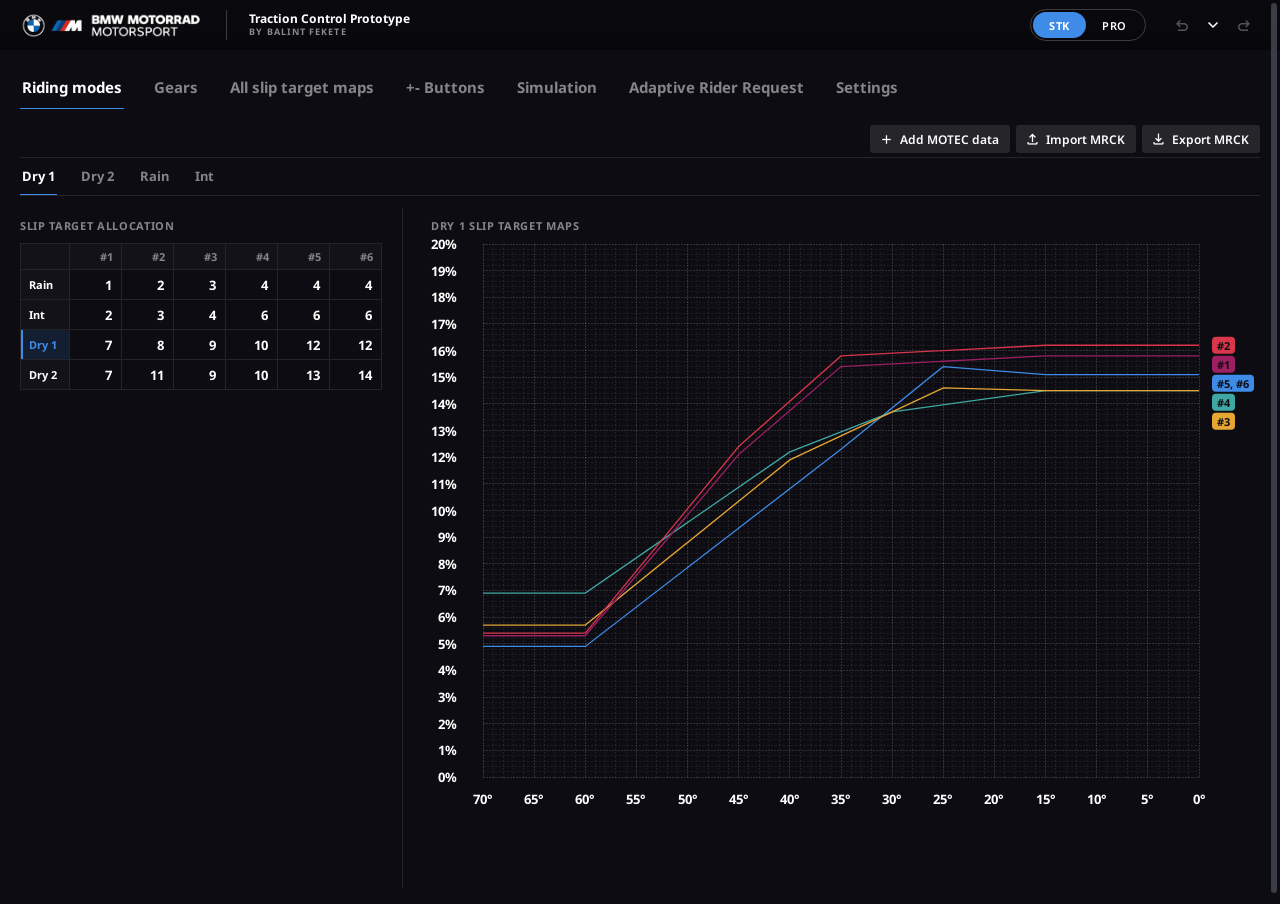
==== index.html @ 49364c14 "Adaptive Rider Request: per-gear maps from the best lap, force-vs-lean example with lap steps, signe" ====
<!doctype html>
<html lang="en">
<head>
<meta charset="utf-8">
<meta name="viewport" content="width=device-width, initial-scale=1">
<title>MRCK Traction Control</title>
<link rel="preconnect" href="https://fonts.googleapis.com">
<link rel="preconnect" href="https://fonts.gstatic.com" crossorigin>
<link href="https://fonts.googleapis.com/css2?family=Noto+Sans:wght@400;600;700&display=swap" rel="stylesheet">
<link href="https://fonts.googleapis.com/css2?family=Material+Symbols+Outlined:opsz,wght,FILL,GRAD@20..48,100..700,0..1,-50..200&display=block" rel="stylesheet">
<!-- ?v=: bump on every release, so a new page never runs with cached old scripts / styles -->
<link rel="stylesheet" href="css/app.css?v=20261113k">
</head>
<body>
<header class="appbar">
  <div class="appbar-in">
    <!-- BMW Motorrad Motorsport logo (original, black background) | title · author; history on the right -->
    <img class="appbar-logo" src="img/bmw-motorrad-motorsport.png" alt="BMW Motorrad Motorsport" width="186" height="28">
    <span class="appbar-div" aria-hidden="true"></span>
    <div class="appbar-titles">
      <h1 class="appbar-title">Traction Control Prototype</h1>
      <span class="appbar-by">By Balint Fekete</span>
    </div>
    <div class="spacer"></div>
    <!-- RCK variant: STK = a slip target map per gear, PRO = per track sector (track detection) -->
    <div class="seg variant-seg" id="variant" role="group" aria-label="RCK variant">
      <button data-v="stk" aria-pressed="true" title="STK: allocate the slip target maps to gears">STK</button>
      <button data-v="pro" aria-pressed="false" title="PRO: split the track into sectors and allocate the maps to sectors">PRO</button>
    </div>
    <div class="hist-ctl" role="group" aria-label="History">
      <button id="undo" class="icon-btn" title="Undo (Ctrl+Z)" aria-label="Undo" disabled><span class="material-icons" aria-hidden="true">undo</span></button>
      <button id="histBtn" class="icon-btn" title="Show changes" aria-label="Show changes" aria-expanded="false" aria-controls="history"><span class="material-icons" aria-hidden="true">expand_more</span></button>
      <button id="redo" class="icon-btn" title="Redo (Ctrl+Y)" aria-label="Redo" disabled><span class="material-icons" aria-hidden="true">redo</span></button>
    </div>
  </div>
</header>

<!-- Change history: slides in from the right -->
<aside class="history" id="history" aria-label="Changes" aria-hidden="true">
  <div class="history-head">
    <span>Changes</span>
    <button id="histClose" class="icon-btn" title="Close" aria-label="Close changes"><span class="material-icons" aria-hidden="true">close</span></button>
  </div>
  <ol class="history-list" id="histList"></ol>
</aside>

<div class="app">
  <div class="tabbar">
  <div class="tabs" role="tablist" aria-label="View">
    <!-- riding modes / gears / maps: their navigation is the second row of tabs (#subTabs) -->
    <button role="tab" id="tabModes" data-tab="modes" data-nav="top" aria-controls="chart">Riding modes</button>
    <button role="tab" id="tabGears" data-tab="gears" data-nav="top" aria-controls="chart">Gears</button>
    <button role="tab" id="tabMaps" data-tab="maps" data-nav="top" aria-controls="chart">All slip target maps</button>
    <button role="tab" id="tabUser" data-tab="user" aria-controls="shiftPanel">+- Buttons</button>
    <button role="tab" id="tabSim" data-tab="sim" aria-controls="simPanel">Simulation</button>
    <button role="tab" id="tabTrack" data-tab="track" aria-controls="trackPanel" hidden>Track detection</button>
    <button role="tab" id="tabArr" data-tab="arr" aria-controls="arrPanel">Adaptive Rider Request</button>
    <button role="tab" id="tabSettings" data-tab="settings" aria-controls="settingsPanel">Settings</button>
  </div>
    <div class="group view-actions" id="viewActions">
      <span class="log-wrap">
        <button id="log" class="ico-btn" aria-pressed="false"><span class="material-icons" aria-hidden="true">add</span><span id="logName">Add MOTEC data</span></button>
        <button id="logClear" class="icon-btn" title="Remove the imported log" aria-label="Remove the imported log" hidden><span class="material-icons" aria-hidden="true">close</span></button>
      </span>
      <input type="file" id="logFile" accept=".ld" hidden>
      <button id="importMrck" class="ico-btn" title="Load the traction control settings of an M Race Calibration file (.bmwrc25)"><span class="material-icons" aria-hidden="true">upload</span>Import MRCK</button>
      <input type="file" id="importFile" accept=".bmwrc25" hidden>
      <button id="exportMrck" class="ico-btn" title="Download an ECU file (.bmwrc25) with these traction control settings"><span class="material-icons" aria-hidden="true">download</span>Export MRCK</button>
      <button id="copyMap" class="ico-btn" title="Copy this map (all μ lines)"><span class="material-icons" aria-hidden="true">content_copy</span>Copy</button>
      <div class="split" id="pasteWrap">
        <button id="pasteMap" class="ico-btn" disabled title="Paste the copied map here"><span class="material-icons" aria-hidden="true">content_paste</span>Paste</button>
        <button id="pasteMenuBtn" class="split-arrow" title="Copy another map here" aria-label="Copy another map here" aria-haspopup="menu" aria-expanded="false" aria-controls="pasteMenu"><span class="material-icons" aria-hidden="true">arrow_drop_down</span></button>
        <div class="menu" id="pasteMenu" role="menu" hidden></div>
      </div>
    </div>
  </div>

  <!-- second row of tabs (B tabs): riding modes / gears / maps -->
  <div class="subtabs" id="subTabs" role="tablist" hidden></div>

  <div class="layout">
  <!-- Left column: which map each vehicle mode / gear uses -->
  <aside class="side" aria-label="Slip target allocation">
    <!-- Simulation tab: gear / corner selectors (sim-view.js) -->
    <div id="simSide"></div>
    <!-- Adaptive Rider Request tab: riding mode / gear selectors (arr-view.js) -->
    <div id="arrSide" hidden></div>
    <!-- +- Buttons tab: example map and the factor / offset per level (#shiftPick is moved in here) -->
    <section class="side-block user-side" id="userSide" hidden aria-label="+- buttons"><div class="side-h">+- buttons</div></section>
    <!-- Contextual: map selector for the All slip target maps / User offset views -->
    <div class="side-tabs" id="sideCtx" hidden>
      <div class="picker-list ctx-list" id="mapList" role="listbox" aria-label="Slip target maps"></div>
    </div>
    <!-- Contextual: vehicle mode selector for the Modes view -->
    <div class="side-tabs" id="sideModes" hidden>
      <div class="picker-list ctx-list" id="modeList" role="listbox" aria-label="Vehicle modes"></div>
    </div>

    <!-- Contextual: gear selector for the Gears view -->
    <div class="side-tabs" id="sideGears" hidden>
      <div class="picker-list ctx-list" id="gearList" role="listbox" aria-label="Gears"></div>
    </div>
    <div class="side-h side-alloc-h"><span>Slip target allocation</span></div>
    <table class="alloc-tbl" id="allocTbl"></table>
    <p class="alloc-msg" id="allocMsg" aria-live="polite"></p>
    <!-- Logged data adjusters (log-panel.js): show switch, gear and μ filters -->
    <div id="sideLog"></div>

    <!-- Map details (Riding modes / Gears / All slip target maps, when a map is selected):
         where it is used, μ levels calculation, interpolation style -->
    <section class="side-block map-details" id="mapDetails" hidden aria-labelledby="mapDetailsH">
      <div class="side-h side-h-row"><span id="mapDetailsH">Map details</span><span class="md-name" id="mdName"></span></div>
      <div class="md-use" id="mdUse"></div>

    <!-- μ levels calculation (moves into the Edit Map overlay while that is open) -->
    <section class="mu-panel md-sub" id="muPanel" aria-label="μ levels calculation">
      <div class="side-h side-h-row" style="text-transform:none">
        <span>μ LEVELS CALCULATION</span>
        <span class="info-tip">
          <button class="icon-btn info-btn" id="muInfo" aria-label="How the μ levels are calculated" aria-describedby="muInfoTip"><span class="material-icons" aria-hidden="true">info</span></button>
          <span class="info-pop" id="muInfoTip" role="tooltip"></span>
        </span>
      </div>
      <div class="seg side-seg" id="muMode" role="group" aria-label="How the other μ lines are made">
        <button data-v="uniform">Degressive</button>
        <button data-v="ratio">Fix ratio</button>
        <button data-v="fixed">Custom values</button>
      </div>
      <div class="mu-tables" id="muTables"></div>
    </section>

      <!-- Interpolation between the target points, for all graphs -->
      <div class="md-sub" id="sideLine">
        <div class="side-h">Interpolation calculation style</div>
        <div class="seg side-seg" id="lineStyle" role="group" aria-label="Interpolation calculation style">
          <button data-v="straight"><span class="material-icons" aria-hidden="true">show_chart</span>Straight</button>
          <button data-v="smooth"><svg class="ico-svg" viewBox="0 0 24 24" aria-hidden="true"><path d="M3 18.5C6 18.5 7 11.5 10 11.5S13.5 15.5 16 15.5 19 8 21.5 6"/></svg>Smooth</button>
        </div>
      </div>
    </section>

    <!-- Display (All slip target maps): μ levels on / off and which background maps are shown -->
    <div class="side-block" id="sideShow" hidden>
      <div class="side-h">Display</div>
      <button class="switch" id="muLevelsSw" role="switch" aria-checked="true" title="Show the μ levels of the selected map">
        <span class="material-icons" aria-hidden="true">toggle_on</span>Show μ levels
      </button>
      <div class="lp-sub"><span class="side-sub">Maps to show</span><button class="reset-btn" id="mapFilterReset" title="Reset maps to show: all maps" aria-label="Reset maps to show: all maps" hidden><span class="material-icons" aria-hidden="true">restart_alt</span></button></div>
      <div class="chip-list" id="mapFilter" role="group" aria-label="Maps to show in the background"></div>
    </div>


  </aside>

  <main class="main">
  <!-- Map picker for the active allocation cell -->
  <section class="picker" id="picker" hidden aria-label="Choose map">
    <div class="picker-head">
      <div class="picker-title" id="pickerTitle"></div>
      <button id="pickerClose" class="ico-btn"><span class="material-icons" aria-hidden="true">check</span>Done</button>
    </div>
    <div class="picker-body">
      <div class="picker-list" id="pickerList" role="listbox" aria-label="Slip target maps"></div>
      <div class="chart" id="pickChart"></div>
    </div>
  </section>

  <!-- Simulation (sim-view.js): slip target at the logged μ for a gear / corner of the imported MoTeC log -->
  <!-- PRO only: track detection (manual 9) splits the lap into acceleration sectors by lap distance.
       Circuit map (track-map.js): click a sector / split, double-click to split, drag a split. -->
  <section class="panel track-panel" id="trackPanel" hidden aria-label="Track detection">
    <div class="tp-main">
      <div class="tp-bar">
        <span class="tp-sel" id="tpSel" role="status">Click a sector or a split on the circuit map</span>
        <button id="tpSplit" hidden><span class="material-icons" aria-hidden="true">content_cut</span>Split here</button>
        <button id="tpRemove" hidden><span class="material-icons" aria-hidden="true">delete</span>Remove sector</button>
        <button id="tpRemoveSplit" hidden><span class="material-icons" aria-hidden="true">link_off</span>Remove split</button>
      </div>
      <div class="tp-map" id="tpMap"></div>
      <div class="tp-legend" id="tpLegend" aria-label="Map legend">
        <span><i class="tp-sw tp-sw-br"></i>Brake · front brake pressure, inside (full at 80 % of the lap's highest)</span>
        <span><i class="tp-sw tp-sw-tp"></i>Throttle · tpd, outside (full above 95 %)</span>
      </div>
      <p class="tp-help">Click a sector to select it · double-click the track to split a sector there · drag a split to move it (sectors it passes over are removed) · Delete removes the selection</p>
    </div>
    <div class="tp-side">
      <h2 class="set-h">Track detection</h2>
      <p class="set-note">The lap distance is reset at the lap trigger beacon. A sector ends at its lap distance; the next one starts when the rider is off the throttle. Unused sectors get a distance far beyond the lap length.</p>
      <div class="td-row">
        <button class="switch" id="tdOn" role="switch" aria-checked="true"><span class="material-icons" aria-hidden="true">toggle_on</span>Track detection on</button>
        <span class="td-off-note" id="tdOffNote">Off: failsafe sector all the time</span>
      </div>
      <div class="td-fields" id="tdFields"></div>
      <h3 class="set-sub">Sectors</h3>
      <table class="sheet td-tbl" id="tdEnds" aria-label="End of each acceleration sector, lap distance in metres"></table>
      <div class="td-row">
        <button id="tdFromLog" title="Sectors at the braking points of the corners of the loaded log (fastest lap), maps from the STK allocation">Sectors from the logged corners</button>
        <button id="tdReset">Clear sectors</button>
      </div>
      <p class="td-msg" id="tdMsg" role="status"></p>
    </div>
  </section>
  <section class="sim-panel" id="simPanel" hidden aria-label="Simulation"></section>
  <!-- Adaptive Rider Request (arr-view.js): rear wheel force of the imported MoTeC log against the Rider Request Limit Setup -->
  <section class="sim-panel" id="arrPanel" hidden aria-label="Adaptive Rider Request"></section>

  <div id="mainView">

  <!-- Settings: DTC torque reduction method (manual 5.2) -->
  <section class="panel" id="settingsPanel" hidden aria-label="Settings">
    <h2 class="set-h">Reduction method</h2>
      <div class="seg" id="reduction" role="group" aria-label="Reduction method">
        <button data-v="retard">Ignition retard</button>
        <button data-v="cut">Ignition cut</button>
      </div>
    <h2 class="set-h">Reduction Mode</h2>
    <table class="sheet mode-tbl" id="dtcModeTbl" aria-label="DTC mode per riding mode"></table>
  </section>

  <!-- User offset: rider slip shift, steps -7..+7 on the LHS +/- buttons (manual 5.6) -->

  <!-- what the graph shows (app.js: syncChartTitle) -->
  <div class="chart-head" id="chartHead">
    <div class="side-h chart-title" id="chartTitle"></div>
    <!-- Legends on the right of the title row: the map (a map is selected) and the logged data (while it is shown) -->
    <div class="chart-legends">
    <div class="chart-legend" id="chartLegend" hidden>
      <span data-k="points"><svg viewBox="0 0 16 16" aria-hidden="true"><circle cx="8" cy="8" r="5" fill="#fff" stroke="currentColor" stroke-width="2"/></svg>Map point</span>
      <span data-k="active"><svg viewBox="0 0 24 16" aria-hidden="true"><path d="M1 8H23" stroke="currentColor" stroke-width="3.5" stroke-linecap="round"/></svg><span id="legendMu">Map at μ 1.00</span></span>
      <span data-k="mu"><svg viewBox="0 0 24 16" aria-hidden="true"><path d="M1 8H23" stroke="currentColor" stroke-width="1.5" stroke-dasharray="4 4"/></svg>Different μ levels</span>
    </div>
    <div class="chart-legend log-legend" id="logLegend" hidden>
      <span data-k="logSlip"><svg viewBox="0 0 26 12" aria-hidden="true"><path d="M1 9L9 4L17 7L25 2" stroke="#545459" stroke-width="1.2" fill="none"/><path d="M7.5 2.5l3 3m0-3l-3 3M15.5 5.5l3 3m0-3l-3 3" stroke="#8b8b92" stroke-width="1"/></svg>Logged slip</span>
      <span data-k="logTgt"><svg viewBox="0 0 26 12" aria-hidden="true"><path d="M1 6H25" stroke="#fff" stroke-width="1.5" stroke-dasharray="1.5 2.5" stroke-linecap="round"/></svg>ECU slip target (slip_tgt)</span>
      <span data-k="accel"><svg viewBox="0 0 26 12" aria-hidden="true"><path d="M1 6H25" stroke="#2a7fe0" stroke-width="2.5" stroke-linecap="round"/></svg>Acceleration (accx_veh)</span>
    </div>
    </div>
  </div>
  <div class="chart" id="chart"></div>

  <!-- the map's data table: right after the graph (Riding modes, Gears, All slip target maps) -->
  <section class="table-view" id="tableView" hidden aria-label="Map table">
    <div class="mu-scroll"><table id="mapTbl"></table></div>
    <p class="alloc-msg" id="tvMsg" aria-live="polite"></p>
  </section>

  <!-- +- Buttons: rider slip shift (user levels -7..+7), shown under the graph -->
  <section class="panel shift-panel" id="shiftPanel" hidden aria-label="+- buttons">
    <div class="mu-scroll"><table id="shiftTbl"></table></div>
    <p class="alloc-msg" id="shiftMsg" aria-live="polite"></p>
  </section>
  <!-- +- Buttons: per-level sliders (left) and the example map (right), below the graph -->
  <div class="shift-top" id="shiftPick" hidden>
    <div class="mu-grid shift-fill">
      <div class="mu-ctl stacked"><span class="mu-lbl">Factor per level</span>
        <input type="range" min="0" max="0.1" step="0.005" id="shiftFac" aria-label="User factor change per level">
        <input type="text" inputmode="decimal" id="shiftFacTxt" aria-label="User factor change per level value"></div>
      <div class="mu-ctl stacked"><span class="mu-lbl">Offset per level</span>
        <input type="range" min="0" max="1" step="0.1" id="shiftOff" aria-label="User offset change per level">
        <input type="text" inputmode="decimal" id="shiftOffTxt" aria-label="User offset change per level value"><span class="mu-unit">%</span></div>
    </div>
    <label class="shift-pick"><span class="mu-lbl">Example map</span><select id="shiftMap"></select></label>
  </div>
  <!-- Imported MoTeC log: show / hide, DTC torque reduction graph, gear / μ filters, lap / corner timeline (log-panel.js) -->
  <section class="log-panel" id="logPanel" hidden aria-label="Logged data"></section>
  </div>
  </main>
  </div>
</div>
<!-- Add MOTEC data: where the log comes from -->
<div class="modal" id="logModal" hidden>
  <div class="modal-box" role="dialog" aria-modal="true" aria-labelledby="logModalTitle">
    <div class="modal-head">
      <h2 id="logModalTitle">Add MOTEC data</h2>
      <button id="logModalClose" class="icon-btn" title="Close" aria-label="Close"><span class="material-icons" aria-hidden="true">close</span></button>
    </div>
    <div class="modal-opts">
      <button class="modal-opt" id="logSample"><span class="material-icons" aria-hidden="true">dataset</span><span class="mo-txt"><b>Load sample data</b><span class="mo-sub">Bol d'Or sample data</span></span></button>
      <button class="modal-opt" id="logBrowse"><span class="material-icons" aria-hidden="true">folder_open</span><span class="mo-txt"><b>Browse my files</b><span class="mo-sub">A MoTeC log file (.ld)</span></span></button>
    </div>
  </div>
</div>

<!-- Map editor overlay (opened from the slip target allocation): the map graph, its data table and the μ levels calculation -->
<div class="editor" id="editor" hidden>
  <div class="editor-box" role="dialog" aria-modal="true" aria-labelledby="editorTitle">
    <div class="editor-head">
      <h2 id="editorTitle">Edit Map</h2>
      <button id="editorClose" class="ico-btn"><span class="material-icons" aria-hidden="true">check</span>Done</button>
    </div>
    <div class="editor-body">
      <div class="editor-side" id="editorSide"></div>
      <div class="editor-main" id="editorMain"></div>
    </div>
  </div>
</div>
<script src="js/track.js?v=20261113k"></script>
<script src="js/dataset.js?v=20261113k"></script>
<script src="js/data.js?v=20261113k"></script>
<script src="js/mu-lines.js?v=20261113k"></script>
<script src="js/sheet-grid.js?v=20261113k"></script>
<script src="js/slip-chart.js?v=20261113k"></script>
<script src="js/motec-ld.js?v=20261113k"></script>
<script src="js/log-panel.js?v=20261113k"></script>
<script src="js/sim-view.js?v=20261113k"></script>
<script src="js/arr-view.js?v=20261113k"></script>
<script src="js/track-map.js?v=20261113k"></script>
<script src="js/bmwrc25.js?v=20261113k"></script>
<script src="js/app.js?v=20261113k"></script>
<script src="js/page-scrollbar.js?v=20261113k"></script>
</body>
</html>
---- css/app.css ----
:root {
  --bg: #0c0c12;
  --grid: #242429;
  --line: #3d3d41;
  --blue: #2965ae;
  --text: #ffffff;
  --muted: #858588;
  --green: #37ae8d;
  --yellow: #dec92b;
  --red: #d73526;
  color-scheme: dark;
}
* { box-sizing: border-box; }
html, body { margin: 0; background: var(--bg); color: var(--text); }
body { font-family: 'Noto Sans', system-ui, sans-serif; font-size: 13px; -webkit-font-smoothing: antialiased; }

/* ---------- chart ---------- */
.chart { position: relative; width: 100%; aspect-ratio: 600 / 560; min-height: 240px; max-height: max(360px, calc(100vh - 190px)); }
.slip-chart { display: block; position: absolute; inset: 0; user-select: none; touch-action: none; overflow: visible; font-family: 'Noto Sans', system-ui, sans-serif; }
.slip-chart .ax { fill: var(--text); font-weight: 700; }
.slip-chart .val { fill: var(--text); font-weight: 600; pointer-events: none; }
.slip-chart .rl { font-weight: 700; pointer-events: none; }
.slip-chart .lbl-mu { font-weight: 700; pointer-events: none; }
.slip-chart .pt { outline: none; }
.slip-chart [data-fk], .slip-chart [data-appear], .slip-chart .pt { transition: opacity .2s ease, stroke-width .2s ease, r .2s ease; }
.slip-chart.is-dragging, .slip-chart.is-dragging .pt { cursor: grabbing; }
.slip-chart .pt:focus-visible { stroke: #fff; }
.slip-tip {
  position: absolute; left: 0; top: 0; z-index: 2; pointer-events: none; white-space: nowrap;
  font-size: 11px; font-weight: 600; color: var(--text); background: #1b1b20;
  border: 1px solid var(--line); border-radius: 3px; padding: 4px 8px;
  opacity: 0; transition: opacity .2s ease;
}
.slip-tip.is-on { opacity: 1; }

/* ---------- app shell ---------- */
.app { margin: 0; padding: 16px 20px; }
.head { display: flex; align-items: baseline; gap: 12px; flex-wrap: wrap; margin-bottom: 12px; }
.head h1 { font-size: 15px; font-weight: 700; margin: 0; letter-spacing: .02em; }
.head .crumb { color: var(--muted); font-size: 12px; font-weight: 600; }

.toolbar { display: flex; flex-wrap: wrap; gap: 8px 16px; align-items: center; padding: 10px 0 14px; border-bottom: 1px solid var(--grid); margin-bottom: 16px; }
.group { display: flex; align-items: center; gap: 6px; flex-wrap: wrap; }
.group > .lbl { color: var(--muted); font-size: 11px; font-weight: 700; text-transform: uppercase; letter-spacing: .06em; margin-right: 2px; }

button, select {
  font: inherit; font-size: 12px; font-weight: 600; color: var(--text);
  background: transparent; border: 1px solid var(--line); border-radius: 3px;
  height: 28px; padding: 0 10px; cursor: pointer;
}
button:hover, select:hover { border-color: var(--blue); }
button:focus-visible, select:focus-visible { outline: 2px solid var(--blue); outline-offset: 1px; }
button[aria-pressed="true"] { background: var(--blue); border-color: var(--blue); }
button:disabled { opacity: .35; cursor: default; border-color: var(--line); }
select { background: var(--bg); padding-right: 6px; }
.seg { display: inline-flex; }
.seg button { border-radius: 0; margin-left: -1px; padding: 0 8px; }
.seg button:first-child { border-radius: 3px 0 0 3px; margin-left: 0; }
.seg button:last-child { border-radius: 0 3px 3px 0; }
.seg button[aria-pressed="true"] { position: relative; z-index: 1; }

/* ---------- view tabs ---------- */
.chart[hidden], .hint[hidden], .toolbar[hidden], .usage[hidden], .side-mu[hidden], .view-actions[hidden], .icon-seg[hidden] { display: none; }
.tabs { display: flex; gap: 28px; border-bottom: 1px solid var(--grid); margin-bottom: 12px; overflow-x: auto; overflow-y: hidden; scrollbar-width: none; }
.tabs button {
  height: 44px; padding: 0 2px; border: 0; border-radius: 0; background: none;
  font-size: 15px; font-weight: 700; color: var(--muted); white-space: nowrap;
  border-bottom: 2px solid transparent; margin-bottom: -1px; transition: color .2s, border-color .2s;
}
.tabs button:hover { color: var(--text); border-color: transparent; }
.tabs button[aria-selected="true"] { color: var(--text); border-bottom-color: #3f8ce8; background: none; }
.subbar { display: flex; flex-wrap: wrap; align-items: center; gap: 10px 16px; padding-bottom: 4px; }
.subbar[hidden] { display: none; }
.vmodes button { min-width: 72px; }
.maps button { min-width: 30px; padding: 0 6px; }
/* ---------- settings / user offset panels ---------- */
.panel { padding: 4px 0 14px; margin-bottom: 16px; border-bottom: 1px solid var(--grid); }
.panel[hidden] { display: none; }
.panel-row { display: flex; flex-wrap: wrap; align-items: center; gap: 8px 12px; }
.panel-note { color: var(--muted); font-size: 11px; margin: 8px 0; max-width: 820px; line-height: 1.5; }
.shift-fill { margin: 6px 0; }
.shift-tbl { border-collapse: collapse; font-size: 11px; margin: 4px 0 10px; }
.shift-tbl th { font-weight: 700; color: var(--muted); padding: 2px 3px; text-align: center; white-space: nowrap; }
.shift-tbl th[scope="row"] { text-align: left; padding-right: 8px; }
.shift-tbl th.zero { color: var(--text); }
.shift-tbl td { padding: 2px; }
.shift-tbl input {
  width: 40px; height: 24px; padding: 0 3px; text-align: right;
  font: inherit; font-size: 11px; font-weight: 600; color: var(--text);
  background: #121218; border: 1px solid var(--line); border-radius: 3px;
}
.shift-tbl input:hover { border-color: var(--blue); }
.shift-tbl input:focus { outline: none; border-color: #3f8ce8; box-shadow: 0 0 0 1px #3f8ce8; }
.shift-tbl input:disabled { opacity: .35; }
.usage { margin: 0 0 12px; font-size: 12px; color: var(--muted); }
.usage b { color: var(--text); font-weight: 700; }
.spacer { flex: 1; }

/* ---------- mu line settings ---------- */
.mu-panel { padding: 0 0 14px; margin-bottom: 16px; border-bottom: 1px solid var(--grid); }
.mu-panel[hidden] { display: none; }
.mu-head { display: flex; flex-wrap: wrap; align-items: center; gap: 8px 12px; }
.mu-head .group[hidden] { display: none; }
.mu-note { color: var(--muted); font-size: 11px; margin: 8px 0 0; }
.mu-tables { display: flex; flex-direction: column; gap: 12px; margin-top: 10px; }
.mu-tables:empty { display: none; }
.mu-cap { color: var(--muted); font-size: 11px; font-weight: 700; margin-bottom: 4px; }
.mu-grid { display: grid; grid-template-columns: repeat(auto-fill, minmax(260px, 1fr)); gap: 6px 24px; max-width: 900px; }
.mu-ctl { display: flex; align-items: center; gap: 8px; min-width: 0; }
.mu-lbl { width: 44px; flex: none; font-size: 11px; font-weight: 700; color: var(--muted); }
.mu-unit { font-size: 11px; font-weight: 700; color: var(--muted); }
.mu-ctl input[type="range"] { flex: 1; min-width: 80px; accent-color: #3f8ce8; height: 20px; margin: 0; cursor: pointer; }
.mu-ctl input[type="text"] {
  width: 52px; height: 24px; padding: 0 6px; text-align: right; flex: none;
  font: inherit; font-size: 11px; font-weight: 600; color: var(--text);
  background: #121218; border: 1px solid var(--line); border-radius: 3px;
}
.mu-ctl input[type="text"]:hover { border-color: var(--blue); }
.mu-ctl input[type="text"]:focus { outline: none; border-color: #3f8ce8; box-shadow: 0 0 0 1px #3f8ce8; }
#mu button:disabled { opacity: .3; }
.hint { color: var(--muted); font-size: 11px; margin-top: 10px; }
kbd { font: inherit; font-weight: 700; color: var(--text); }

/* ---------- states sheet ---------- */
.states { display: grid; grid-template-columns: 1fr; gap: 48px 160px; padding: 24px 16px; max-width: 1450px; margin: 0 auto; }
@media (min-width: 900px) { .states { grid-template-columns: 1fr 1fr; padding: 24px 40px; } }
.states .chart { max-height: none; }
.states figure { margin: 0; }
.states figcaption { color: var(--muted); font-size: 11px; font-weight: 700; text-transform: uppercase; letter-spacing: .06em; margin-bottom: 8px; }

@media (max-width: 480px) {
  .app { padding: 12px 8px; }
  .toolbar { gap: 8px 10px; }
}

/* ---------- two-column layout: allocation table | main ---------- */
.layout { display: grid; grid-template-columns: 1fr; gap: 20px; align-items: start; }
@media (min-width: 1000px) { .layout { grid-template-columns: auto minmax(0, 1fr); gap: 28px; } }
.main { min-width: 0; }
#mainView[hidden], .picker[hidden] { display: none; }
.side { position: sticky; top: 50px;   /* top: set by fitSide() in app.js, below the sticky tab row */ overflow-x: hidden; padding-right: 8px; scrollbar-gutter: stable;   /* 8px + the 12px scrollbar slot (always reserved) = the same 20px gap, so the vertical scrollbar never squeezes the table */ border-right: 1px solid var(--grid); }
@media (max-width: 999px) { .side { position: static; border-right: 0; padding-right: 0; padding-bottom: 16px; border-bottom: 1px solid var(--grid); } }
.side-h { color: var(--muted); font-size: 11px; font-weight: 700; text-transform: uppercase; letter-spacing: .06em; margin: 10px 0 10px; }

/* ---------- spreadsheet grid (sheet-grid.js) ---------- */
.sheet { border-collapse: collapse; font-size: 12px; outline: none; user-select: none; }
.sheet th { font-weight: 700; color: var(--muted); font-size: 11px; height: 26px; padding: 0 8px; text-align: right; background: #121218; border: 1px solid var(--grid); white-space: nowrap; }
.sheet th.corner { text-align: left; font-weight: 600; }
.sheet th[scope="row"] { text-align: left; color: var(--text); padding: 0 12px 0 8px; }
.sheet td[data-r] {
  position: relative; height: 30px; min-width: 52px; padding: 0 9px; text-align: right;
  border: 1px solid var(--grid); background: var(--bg); cursor: cell;
}
.sheet .num { font-size: 13px; font-weight: 700; color: var(--text); font-variant-numeric: tabular-nums; }
.sheet td.uses-edited .num { color: #3f8ce8; }
.sheet td.row-active .num { color: #3f8ce8; }
.sheet td.ro { background: #101016; }
.sheet td.ro .num { color: var(--muted); font-weight: 600; }
/* selection: tinted range with an outline on its outer edges, active cell framed */
.sheet td.in-sel { background: rgba(63, 140, 232, .14); }
.sheet td.sel-t { box-shadow: inset 0 1px 0 #3f8ce8; }
.sheet td.sel-b { box-shadow: inset 0 -1px 0 #3f8ce8; }
.sheet td.sel-l { box-shadow: inset 1px 0 0 #3f8ce8; }
.sheet td.sel-r { box-shadow: inset -1px 0 0 #3f8ce8; }
.sheet td.sel-t.sel-l { box-shadow: inset 1px 1px 0 #3f8ce8; }
.sheet td.sel-t.sel-r { box-shadow: inset -1px 1px 0 #3f8ce8; }
.sheet td.sel-b.sel-l { box-shadow: inset 1px -1px 0 #3f8ce8; }
.sheet td.sel-b.sel-r { box-shadow: inset -1px -1px 0 #3f8ce8; }
.sheet td.sel-t.sel-b { box-shadow: inset 0 1px 0 #3f8ce8, inset 0 -1px 0 #3f8ce8; }
.sheet td.sel-l.sel-r { box-shadow: inset 1px 0 0 #3f8ce8, inset -1px 0 0 #3f8ce8; }
.sheet td.sel-t.sel-b.sel-l { box-shadow: inset 1px 1px 0 #3f8ce8, inset 0 -1px 0 #3f8ce8; }
.sheet td.sel-t.sel-b.sel-r { box-shadow: inset -1px 1px 0 #3f8ce8, inset 0 -1px 0 #3f8ce8; }
.sheet td.sel-l.sel-r.sel-t { box-shadow: inset 1px 1px 0 #3f8ce8, inset -1px 0 0 #3f8ce8; }
.sheet td.sel-l.sel-r.sel-b { box-shadow: inset 1px -1px 0 #3f8ce8, inset -1px 0 0 #3f8ce8; }
.sheet td.is-active { box-shadow: inset 0 0 0 2px #3f8ce8 !important; }
.sheet:not(:focus-within) td.is-active { box-shadow: inset 0 0 0 2px rgba(63, 140, 232, .55) !important; }
.sg-edit {
  position: absolute; inset: 0; width: 100%; height: 100%; padding: 0 9px; text-align: right;
  font: inherit; font-size: 13px; font-weight: 700; color: var(--text);
  background: #121218; border: 0; box-shadow: inset 0 0 0 2px #3f8ce8; outline: none;
}
.alloc-msg { min-height: 16px; margin: 6px 0 0; color: var(--muted); font-size: 11px; }

/* ---------- table view ---------- */
.table-view[hidden] { display: none; }
.tv-cap { font-size: 12px; color: var(--muted); margin: 4px 0 10px; }
.tv-cap b { color: var(--text); }
.tv-ro { color: var(--muted); font-style: italic; }
.table-view .sheet td[data-r] { min-width: 56px; }

/* ---------- Google Material Icons (filled) ---------- */
.material-icons { font-size: 18px; line-height: 1; vertical-align: middle; }
.ico-btn { display: inline-flex; align-items: center; gap: 5px; padding: 0 10px 0 7px; }
.ico-btn .material-icons { font-size: 17px; }
.icon-seg button { width: 34px; padding: 0; display: inline-flex; align-items: center; justify-content: center; }
.icon-seg button .material-icons { font-size: 18px; }
.slip-chart .mi { font-family: 'Material Symbols Outlined'; font-weight: normal; font-style: normal; font-feature-settings: 'liga'; }

/* ---------- map picker ---------- */
.picker-head { display: flex; align-items: center; justify-content: space-between; gap: 12px; padding: 6px 0 12px; border-bottom: 1px solid var(--grid); margin-bottom: 12px; }
.picker-title { font-size: 14px; font-weight: 600; }
.picker-title b { font-weight: 700; }
.picker-sub { color: var(--muted); font-size: 12px; font-weight: 600; margin-left: 8px; }
.picker-body { display: grid; grid-template-columns: 1fr; gap: 16px; }
@media (min-width: 760px) { .picker-body { grid-template-columns: 200px minmax(0, 1fr); } }
.picker-list { display: flex; flex-direction: column; gap: 2px; max-height: 80vh; overflow-y: auto; }
.pk {
  display: grid; grid-template-columns: 58px 1fr; align-items: baseline; gap: 4px;
  height: auto; min-height: 30px; padding: 5px 8px; text-align: left;
  border: 1px solid transparent; border-radius: 3px; background: none;
}
.pk-name { font-size: 13px; font-weight: 700; white-space: nowrap; }
.pk .num { font-variant-numeric: tabular-nums; }
.pk-use { color: var(--muted); font-size: 10px; font-weight: 600; white-space: nowrap; overflow: hidden; text-overflow: ellipsis; padding-left: 6px; }
.pk:hover { background: rgba(255, 255, 255, .04); border-color: var(--grid); }
.pk[aria-selected="true"] { border-color: #3f8ce8; background: rgba(63, 140, 232, .12); }
.pk[aria-selected="true"] .num { color: #3f8ce8; }

/* ---------- app header ---------- */
/* 25 % black over the app background (scrolls away with the page; the lowest tab row stays at the top instead); inside its bottom
   25px a shadow: 25 % black at the bottom edge, fading out upwards */
.appbar { position: relative; z-index: 30; height: 50px;
  background: linear-gradient(to top, rgba(0, 0, 0, .25), rgba(0, 0, 0, 0) 25px), linear-gradient(rgba(0, 0, 0, .25), rgba(0, 0, 0, .25)), var(--bg); }
.appbar-in { display: flex; align-items: center; gap: 6px; height: 100%; margin: 0; padding: 0 20px; }
.brand { font-size: 12px; font-weight: 600; color: #8a93a8; white-space: nowrap; }
.appbar-sep { font-size: 18px; color: #4b5570; }
.appbar-title { margin: 0; font-size: 13px; font-weight: 700; white-space: nowrap; }
.hist-ctl { display: flex; align-items: center; gap: 2px; }
.icon-btn {
  width: 32px; height: 30px; padding: 0; border: 0; border-radius: 3px; background: none;
  display: inline-flex; align-items: center; justify-content: center; color: var(--text);
}
.icon-btn:hover { background: rgba(255, 255, 255, .08); border-color: transparent; }
.icon-btn:disabled { opacity: .3; background: none; }
.icon-btn .material-icons { font-size: 20px; }
#histBtn { width: 26px; }
#histBtn[aria-expanded="true"] { background: rgba(63, 140, 232, .18); color: #3f8ce8; }

/* ---------- changes panel ---------- */
.history {
  position: fixed; top: 50px; right: 0; bottom: 0; z-index: 25; width: min(360px, 100vw);
  background: #11151f; border-left: 1px solid #1d2640; box-shadow: -12px 0 32px rgba(0, 0, 0, .45);
  transform: translateX(100%); visibility: hidden; transition: transform .2s ease, visibility 0s linear .2s;
  display: flex; flex-direction: column;
}
.history.is-open { transform: none; visibility: visible; transition: transform .2s ease; }
.history-head { display: flex; align-items: center; justify-content: space-between; padding: 8px 8px 8px 16px; border-bottom: 1px solid #1d2640; font-size: 12px; font-weight: 700; text-transform: uppercase; letter-spacing: .06em; color: var(--muted); }
.history-list { list-style: none; margin: 0; padding: 4px 0; overflow-y: auto; }
.history-list li { padding: 9px 16px; border-bottom: 1px solid #181d2a; }
.h-main { display: flex; align-items: baseline; gap: 12px; }
.h-label { font-size: 13px; font-weight: 700; color: var(--text); }
.h-time { margin-left: auto; font-size: 11px; color: var(--muted); white-space: nowrap; }
.h-desc { margin-top: 2px; font-size: 11px; color: var(--muted); }
.h-empty { color: var(--muted); font-size: 12px; border-bottom: 0 !important; }
@media (max-width: 480px) { .brand, .appbar-sep { display: none; } .appbar-in { padding: 0 8px; } }

/* ---------- left column: contextual map list ---------- */
@media (min-width: 1000px) { .side { max-height: calc(100vh - 56px); overflow-y: auto; } }
.side-ctx { margin-top: 14px; padding-top: 12px; border-top: 1px solid var(--grid); }
.side-ctx[hidden] { display: none; }
.ctx-head { display: flex; align-items: center; justify-content: space-between; gap: 12px; margin-bottom: 6px; }
.ctx-head .side-h { margin: 0; }
.switch { display: inline-flex; align-items: center; gap: 4px; height: 28px; padding: 0 8px 0 4px; border: 0; background: none; color: var(--muted); font-size: 12px; font-weight: 700; }
.switch:hover { color: var(--text); background: rgba(255, 255, 255, .05); border-color: transparent; }
.switch[hidden] { display: none; }
.switch .material-icons { font-size: 30px; color: #4b5570; transition: color .2s; }
.switch[aria-checked="true"] { color: var(--text); }
.switch[aria-checked="true"] .material-icons { color: #3f8ce8; }
.ctx-list { max-height: none; }
.ctx-list .pk-name { display: inline-flex; align-items: center; gap: 4px; }
.ctx-list .sw { display: none; width: 8px; height: 8px; border-radius: 2px; margin-right: 4px; }
.ctx-list.show-sw .sw { display: inline-block; }
.ctx-list.show-sw .pk { grid-template-columns: 72px 1fr; }

/* ---------- clickable sheet headers (mode rows / gear columns) ---------- */
.sheet th.hdr-click { cursor: pointer; transition: color .2s, background-color .2s; }
.sheet th.hdr-click:hover { color: var(--text); background: #1a1f2c; }
.sheet th.hdr-on { color: #3f8ce8 !important; background: rgba(63, 140, 232, .14); box-shadow: inset 0 -2px 0 #3f8ce8; }
.sheet th[scope="row"].hdr-on { box-shadow: inset 2px 0 0 #3f8ce8; }
.ctx-list.show-sw .pk[aria-selected="true"] { border-color: var(--mc); background: rgba(255, 255, 255, .05); }
.ctx-list.show-sw .pk[aria-selected="true"] .num { color: var(--mc); }

/* ---------- tab bar with view actions on the right ---------- */
.tabbar { display: flex; align-items: center; gap: 12px 24px; border-bottom: 1px solid var(--grid); margin-bottom: 12px; flex-wrap: wrap; }
.tabbar .tabs { border-bottom: 0; margin-bottom: 0; flex: 1 1 auto; min-width: 0; }
.view-actions { margin-left: auto; padding: 4px 0; }

/* ---------- left column: mu_x level ---------- */
.side-mu { margin-top: 14px; padding-top: 12px; border-top: 1px solid var(--grid); }
.side-mu .side-h { margin: 0 0 8px; }
.side-mu .seg { display: flex; }
.side-mu .seg button { flex: 1; }

/* ---------- full width: the chart fills the main column and the remaining height ---------- */
.main .chart { aspect-ratio: auto; max-height: none; height: max(360px, calc(100vh - 200px)); }
.main .mu-panel:not([hidden]) ~ .chart { height: max(360px, calc(100vh - 330px)); }
@media (max-width: 699px) { .main .chart, .main .mu-panel:not([hidden]) ~ .chart { height: auto; aspect-ratio: 600 / 560; } }

/* ---------- left column blocks (μ lines, All maps, map list) ---------- */
.side-block { margin-top: 14px; padding-top: 12px; border-top: 1px solid var(--grid); }
.side-block[hidden] { display: none; }
.side-block .side-h { margin: 0 0 8px; }
.side .mu-panel { padding-bottom: 0; margin-bottom: 0; border-bottom: 0; }
.side-seg { display: flex; margin-bottom: 6px; }
.side-seg button { flex: 1 1 auto; padding: 0 8px; white-space: nowrap; }
#muCalc[hidden] { display: none; }
.side .mu-tables { margin-top: 8px; }
.side .mu-grid { grid-template-columns: 1fr; max-width: none; }
.side .switch { padding-left: 0; }
.side .switch .material-icons { font-size: 32px; }
#lineStyle button { display: inline-flex; align-items: center; justify-content: center; gap: 6px; }
#lineStyle .material-icons { font-size: 17px; }

/* ---------- graph + data table stacked (table always visible, full width) ---------- */
.main .chart { height: max(340px, calc(100vh - 350px)); }
.main .table-view { margin-top: 14px; }
#mapTbl { width: 100%; table-layout: fixed; }
#mapTbl th.corner { width: 90px; }
#mapTbl td[data-r] { min-width: 0; }

/* ---------- Copy / Paste ▾ ---------- */
.split { position: relative; display: inline-flex; }
.split > .ico-btn { border-radius: 3px 0 0 3px; }
.split-arrow {
  width: 26px; padding: 0; border-left: 0; border-radius: 0 3px 3px 0;
  display: inline-flex; align-items: center; justify-content: center;
}
.split-arrow[aria-expanded="true"] { background: rgba(63, 140, 232, .18); border-color: #3f8ce8; }
.split[hidden], #copyMap[hidden] { display: none; }
.menu {
  position: absolute; right: 0; top: calc(100% + 4px); z-index: 40; width: 280px; max-height: 70vh; overflow-y: auto;
  padding: 4px; background: #141b2d; border: 1px solid #1d2640; border-radius: 4px; box-shadow: 0 12px 32px rgba(0, 0, 0, .5);
}
.menu[hidden] { display: none; }
.menu-h { padding: 6px 8px 4px; font-size: 10px; font-weight: 700; color: var(--muted); text-transform: uppercase; letter-spacing: .06em; }
.menu button {
  display: grid; grid-template-columns: 64px 1fr; align-items: baseline; gap: 6px; width: 100%; height: auto;
  padding: 6px 8px; text-align: left; border: 0; border-radius: 3px; background: none;
}
.menu button:hover, .menu button:focus-visible { background: rgba(255, 255, 255, .07); outline: none; }
.menu-name { font-size: 13px; font-weight: 700; }
.menu-use { font-size: 10px; color: var(--muted); white-space: nowrap; overflow: hidden; text-overflow: ellipsis; }
@media (max-width: 699px) { .main .chart { height: auto; aspect-ratio: 600 / 560; } }

/* ---------- map list as vertical tabs for the graph (top of the left column) ---------- */
.side-tabs[hidden] { display: none; }
.side-tabs .side-h { margin: 10px 0 8px; }
.side-tabs:not([hidden]) ~ .side-alloc-h { margin-top: 16px; padding-top: 12px; border-top: 1px solid var(--grid); }
.side-tabs .ctx-list { gap: 0; margin-right: -20px; }          /* tabs run up to the column divider, next to the graph */
.side-tabs .pk {
  min-height: 36px; padding: 8px 14px 8px 11px; align-items: center;
  border: 0; border-left: 3px solid transparent; border-radius: 0; background: none;
  transition: background-color .2s, border-color .2s;
}
.side-tabs .pk + .pk { border-top: 1px solid #16161d; }
.side-tabs .pk:hover { background: rgba(255, 255, 255, .04); }
.side-tabs .pk .pk-name { font-size: 14px; color: var(--muted); }
.side-tabs .pk:hover .pk-name { color: var(--text); }
.side-tabs .pk[aria-selected="true"],
.side-tabs .ctx-list.show-sw .pk[aria-selected="true"] {
  background: #141b2d; border-color: transparent; border-left-color: #3f8ce8;
  box-shadow: inset -2px 0 0 #3f8ce8;                             /* edge that joins the graph */
}
.side-tabs .ctx-list.show-sw .pk[aria-selected="true"] { border-left-color: var(--mc); box-shadow: inset -2px 0 0 var(--mc); }
.side-tabs .pk[aria-selected="true"] .pk-name { color: var(--text); }
.side-tabs .pk[aria-selected="true"] .num { color: inherit; }

/* ---------- compact data table under the graph (33 % lower rows) ---------- */
#mapTbl th { height: 18px; font-size: 10px; }
#mapTbl td[data-r] { height: 20px; }
#mapTbl .num { font-size: 12px; }
#mapTbl .sg-edit { font-size: 12px; }
.main .table-view { margin-top: 10px; }

/* ---------- map list title with ↑ / ↓ ---------- */
.side-h-row { display: flex; align-items: center; justify-content: space-between; }
.nav-arrows { display: inline-flex; gap: 2px; }
.nav-arrows .icon-btn { width: 26px; height: 24px; color: var(--muted); }
.nav-arrows .icon-btn:hover:not(:disabled) { color: var(--text); }
.nav-arrows .material-icons { font-size: 18px; }
.appbar-file { margin-left: 10px; padding: 2px 8px; border-radius: 3px; background: rgba(255, 255, 255, .06); color: #8a93a8; font-size: 11px; font-weight: 600; white-space: nowrap; overflow: hidden; text-overflow: ellipsis; max-width: 40vw; }
.appbar-file:empty { display: none; }
#dtcModeRow[hidden] { display: none; }

/* ---------- segmented switches: pill style everywhere ---------- */
.seg { display: inline-flex; align-items: center; gap: 0; padding: 2px; border: 1px solid #3d3d41; border-radius: 999px; background: transparent; }
.seg button,
.seg button:first-child,
.seg button:last-child {
  height: 26px; margin: 0; padding: 0 16px; border: 0; border-radius: 999px;
  background: transparent; color: var(--text); font-weight: 600;
  transition: background-color .2s, color .2s;
}
.seg button:hover { background: rgba(255, 255, 255, .05); border-color: transparent; }
.seg button[aria-pressed="true"] { background: #3d3d41; color: var(--text); font-weight: 700; }
.seg button:disabled { opacity: .35; background: transparent; }
.side-seg { display: flex; }
.side-seg button { flex: 1 1 auto; }
.switch-list { display: flex; flex-direction: column; align-items: flex-start; gap: 2px; }
.switch[hidden] { display: none; }
.mu-hint { margin: 0 0 8px; color: var(--muted); font-size: 11px; line-height: 1.5; }
#bgSel button { display: inline-flex; align-items: center; justify-content: center; gap: 6px; }
#bgSel .material-icons { font-size: 17px; }

/* ---------- ⓘ info icon with tooltip (label rows in the left column) ---------- */
.info-tip { position: relative; display: inline-flex; }
.info-btn { width: 24px; height: 24px; color: var(--muted); }
.info-btn .material-icons { font-size: 17px; }
.info-btn:hover, .info-btn:focus-visible { color: var(--text); }
.info-pop {
  position: absolute; right: 0; top: calc(100% + 6px); z-index: 40; width: 280px;
  padding: 8px 10px; border-radius: 4px; background: #141b2d; border: 1px solid #1d2640;
  box-shadow: 0 10px 28px rgba(0, 0, 0, .5);
  color: var(--text); font-size: 11px; font-weight: 400; line-height: 1.5; letter-spacing: normal; text-transform: none;
  opacity: 0; visibility: hidden; transition: opacity .2s, visibility 0s linear .2s; pointer-events: none;
}
.info-tip:hover .info-pop, .info-btn:focus-visible + .info-pop { opacity: 1; visibility: visible; transition: opacity .2s; }
.mu-ctl.stacked { flex-wrap: wrap; row-gap: 6px; }
.mu-ctl.stacked .mu-lbl { width: auto; flex-basis: 100%; }

/* ---------- Display: μ levels switch + map filter chips ---------- */
#sideShow[hidden] { display: none; }
.side-sub { margin: 10px 0 6px; color: var(--muted); font-size: 10px; font-weight: 700; text-transform: uppercase; letter-spacing: .06em; }
.chip-list { display: flex; flex-wrap: wrap; gap: 4px; }
.chip {
  min-width: 30px; height: 24px; padding: 0 6px; border-radius: 6px;
  border: 1px solid var(--line); background: transparent; color: var(--muted);
  font-size: 11px; font-weight: 700; font-variant-numeric: tabular-nums;
  transition: background-color .2s, border-color .2s, color .2s;
}
.chip:hover { border-color: var(--mc); color: var(--text); }
.chip[aria-pressed="true"] { border-color: var(--mc); color: var(--mc); background: rgba(255, 255, 255, .04); }
.chip.is-current, .chip.is-current:disabled { background: var(--mc); border-color: var(--mc); color: #0c0c12; opacity: 1; cursor: default; }
.side[hidden] { display: none; }
.layout.no-side { grid-template-columns: 1fr; }

/* ---------- +- Buttons: sliders + table under the graph ---------- */
.shift-panel { margin: 14px 0 0; padding: 0; border-bottom: 0; }
.shift-top .mu-grid { flex: 1 1 520px; max-width: 720px; grid-template-columns: repeat(auto-fill, minmax(300px, 1fr)); margin: 0; }
#shiftTbl td[data-r] { min-width: 44px; height: 24px; }
#shiftTbl th { height: 22px; }
#shiftTbl th.corner { font-weight: 600; }
#shiftTbl { width: 100%; table-layout: fixed; }
#shiftTbl th.corner { width: 110px; }
#shiftTbl td[data-r] { min-width: 0; padding: 0 6px; }
/* ---------- settings: section titles + DTC mode radio table ---------- */
.set-h { font-size: 15px; font-weight: 700; color: var(--text); margin: 8px 0 10px; }
.set-h + .seg + .set-h, #settingsPanel .set-h:not(:first-child) { margin-top: 28px; }
.mode-tbl td { text-align: center; padding: 0; height: 30px; min-width: 76px; border: 1px solid var(--grid); }
.mode-tbl th:not(.corner):not([scope="row"]) { text-align: center; min-width: 76px; }
.mode-tbl th[scope="row"] { font-weight: 400; font-size: 13px; }   /* mode names 2px bigger than the other table text */
.mode-tbl th[scope="row"] b { display: inline-block; width: 18px; color: var(--muted); font-weight: 700; }
.mode-tbl label { display: flex; align-items: center; justify-content: center; height: 30px; cursor: pointer; }
.mode-tbl input { accent-color: #3f8ce8; width: 16px; height: 16px; margin: 0; cursor: pointer; }
.mode-tbl tr:hover td, .mode-tbl tr:hover th[scope="row"] { background: rgba(63,140,232,.06); }
.shift-top { display: flex; flex-wrap: wrap; align-items: flex-end; justify-content: space-between; gap: 12px 32px; margin: 30px 0 14px; }   /* below the graph */
.shift-top[hidden] { display: none; }
.shift-pick { display: flex; flex-direction: column; gap: 6px; }
.shift-pick select { height: 32px; font-size: 13px; font-weight: 600; min-width: 260px; }
.shift-pick .mu-lbl { white-space: nowrap; width: auto; }
.use-g { margin-right: 18px; } .use-g:last-child { margin-right: 0; }
/* ---------- graph fills the remaining height: main view = viewport below the tabs, the chart takes what the rest leaves ---------- */
@media (min-width: 700px) {
  .main #mainView > .chart { height: var(--chart-h, 480px); }   /* set by fitMain() in app.js */
}
@media (min-width: 1000px) { .side { box-sizing: border-box; } }   /* height: fitSide() in app.js (down to 12px above the window bottom) */
/* +- Buttons table: level headers in the graph colours; the selected level is underlined in its colour */
#shiftTbl thead th[data-hc] { color: var(--lc); cursor: pointer; }
#shiftTbl thead th.hdr-on { color: var(--lc) !important; background: rgba(255, 255, 255, .07); box-shadow: inset 0 -2px 0 var(--lc); }
/* left column: fixed 380px */
@media (min-width: 1000px) { .layout { grid-template-columns: 383px minmax(0, 1fr); } .side { width: 383px; box-sizing: border-box; } }   /* 362px table + 8px padding + 12px scrollbar slot + 1px divider */
/* page scrollbar: the browser's own one is hidden (no width taken); js/page-scrollbar.js draws one over the content */
html { scrollbar-width: none; }
html::-webkit-scrollbar { display: none; }
.side { overflow-x: hidden; }
/* ---------- slip target allocation: "Edit Map N" button ---------- */
.side-alloc-h { display: flex; align-items: center; justify-content: space-between; gap: 8px; }
.edit-map-btn { text-transform: none; letter-spacing: 0; font-size: 12px; font-weight: 600; color: var(--text); height: 26px; }
/* ---------- map editor overlay ---------- */
.editor { position: fixed; inset: 0; z-index: 50; background: rgba(4, 6, 12, .72); display: flex; align-items: center; justify-content: center; padding: 24px; }
.editor[hidden] { display: none; }
.editor-box { width: min(1400px, 100%); height: calc(100vh - 48px); background: var(--bg); border: 1px solid var(--grid); border-radius: 6px; box-shadow: 0 20px 60px rgba(0, 0, 0, .6); display: flex; flex-direction: column; overflow: hidden; }
.editor-head { display: flex; align-items: center; justify-content: space-between; padding: 12px 20px; border-bottom: 1px solid var(--grid); }
.editor-head h2 { margin: 0; font-size: 15px; font-weight: 700; }
.editor-body { flex: 1; min-height: 0; padding: 16px 20px; overflow-y: auto; }   /* one column; scrolls to the rest of the table */
.editor-side { display: none; }
.editor-side .mu-panel { margin: 0; padding: 0; border: 0; }
.editor-main { display: flex; flex-direction: column; min-width: 0; }
.editor-main .chart { flex: none; height: var(--editor-chart-h, 420px); min-height: 0; max-height: none; aspect-ratio: auto; }
.editor-main .mu-panel { margin: 14px 0 0; padding: 0; border: 0; max-width: 560px; }
.editor-main .table-view { margin-top: 14px; }
body.no-scroll { overflow: hidden; }
@media (max-width: 899px) { .editor { padding: 0; } .editor-box { height: 100vh; border-radius: 0; } .editor-body { grid-template-columns: 1fr; } .editor-main .chart { flex: none; height: 60vw; } }
#logClear[hidden] { display: none; }
/* Import MOTEC data: once a log is loaded, its × (hide) sits inside the button, at the right end */
.log-wrap { position: relative; display: inline-flex; }
.log-wrap:has(#logClear:not([hidden])) #log { padding-right: 32px; }
.log-wrap #logClear { position: absolute; right: 3px; top: 50%; transform: translateY(-50%); width: 24px; height: 22px; border-radius: 2px; }
.log-wrap #logClear .material-icons { font-size: 17px; }
.log-wrap #logClear:hover { background: rgba(255, 255, 255, .18); }
#mapList .pk { height: 28px; min-height: 28px; padding-top: 0; padding-bottom: 0; box-sizing: border-box; }   /* map list rows: 28px */
/* ---------- left column: Map details (selected map) ---------- */
.map-details > .side-h-row { margin-bottom: 6px; }
.md-name { display: inline-flex; align-items: center; gap: 7px; color: var(--text); font-size: 13px; font-weight: 700; text-transform: none; letter-spacing: 0; }
.md-name .sw { width: 10px; height: 10px; border-radius: 2px; display: inline-block; }
.md-use { color: var(--muted); font-size: 11px; font-weight: 600; margin: 0 0 4px; }
.md-use[hidden] { display: none; }
.md-sub { margin-top: 14px; }
.md-sub .side-h { margin: 0 0 8px; }
.map-details .mu-panel { padding: 0; border: 0; margin-bottom: 0; }
#sideLine[hidden] { display: none; }
/* curvy version of the show_chart icon (Smooth) */
.ico-svg { width: 18px; height: 18px; flex: none; fill: none; stroke: currentColor; stroke-width: 2.2; stroke-linecap: round; stroke-linejoin: round; }
/* legend under the graph */
.chart-legend { display: flex; flex-wrap: wrap; gap: 6px 22px; padding: 6px 0 0 40px; color: var(--muted); font-size: 11px; font-weight: 600; }
.chart-legend[hidden] { display: none; }
.chart-legend span { display: inline-flex; align-items: center; gap: 7px; }
.chart-legend svg { height: 14px; width: auto; color: var(--lc, #3f8ce8); fill: none; }
.chart-legend svg circle { fill: #fff; }
#log[hidden], #exportMrck[hidden], #importMrck[hidden] { display: none; }
.slip-chart:focus, .slip-chart:focus-visible, .chart:focus { outline: none; }   /* no focus frame around the graph; target points show their own focus */
/* ---------- B tabs: second row of tabs (riding modes / gears / maps), 2px smaller than the main tabs ---------- */
.tab-sep { flex: none; width: 1px; height: 18px; align-self: center; background: var(--grid); }
.subtabs { display: flex; gap: 22px; border-bottom: 1px solid var(--grid); margin: -12px 0 12px; overflow-x: auto; overflow-y: hidden; scrollbar-width: thin; }
.subtabs[hidden] { display: none; }
.subtabs button {
  flex: none; height: 38px; padding: 0 2px; border: 0; border-radius: 0; background: none;
  font-size: 13px; font-weight: 700; color: var(--muted); white-space: nowrap;
  border-bottom: 2px solid transparent; margin-bottom: -1px; transition: color .2s, border-color .2s;
  display: inline-flex; align-items: center; gap: 6px;
}
.subtabs button:hover { color: var(--text); border-color: transparent; }
.subtabs button[aria-selected="true"] { color: var(--text); border-bottom-color: #3f8ce8; background: none; }
.subtabs .sw { width: 8px; height: 8px; border-radius: 2px; display: inline-block; }
.subtabs .sw { width: 2px; height: 12px; border-radius: 1px; }   /* map colour as a short vertical line */
.subtabs .sw-all { background: #fff; }   /* All: white mark, same size as the map colours */
#editMapBtn[hidden] { display: none; }
/* ---------- changes panel: versions on a timeline ---------- */
.history-list .h-item { position: relative; padding: 9px 16px 9px 40px; cursor: pointer; transition: background .15s; }
.history-list .h-item::before {            /* the vertical line through all versions */
  content: ''; position: absolute; left: 19px; top: 0; bottom: 0; width: 2px; background: #2a3247;
}
.history-list .h-item:first-child::before { top: 16px; }
.history-list .h-item:last-child::before { bottom: calc(100% - 16px); }
.history-list .h-item::after {             /* the dot of this version */
  content: ''; position: absolute; left: 15px; top: 12px; width: 10px; height: 10px; border-radius: 50%;
  background: #11151f; border: 2px solid #5a6684; box-sizing: border-box; transition: transform .15s, border-color .15s;
}
.history-list .h-item:hover, .history-list .h-item:focus-visible { background: rgba(63, 140, 232, .09); outline: none; }
.history-list .h-item:hover::after, .history-list .h-item:focus-visible::after { border-color: #3f8ce8; transform: scale(1.25); }
.history-list .h-item.is-current { cursor: default; background: rgba(63, 140, 232, .06); }
.history-list .h-item.is-current::after { background: #3f8ce8; border-color: #3f8ce8; }
.history-list .h-item.is-future { opacity: .5; }
.history-list .h-item.is-future:hover { opacity: .85; }
.history-list .h-item.is-future::after { border-style: dashed; }
.h-now { font-size: 10px; font-weight: 700; color: #3f8ce8; text-transform: uppercase; letter-spacing: .06em; }
.h-orig .h-label { color: var(--muted); }
/* ---------- left column: 30px between elements / inputs ---------- */
.side .alloc-msg { min-height: 0; margin: 0; }
.side .alloc-msg:not(:empty) { margin-top: 6px; }
.side .side-block { margin-top: 30px; padding-top: 30px; }
.side .md-sub { margin-top: 30px; }
.side #sideShow .switch + .side-sub { margin-top: 24px; }   /* + the switch's 6px = 30px */
/* left column scrollbar: 12px, no arrow buttons */
.side::-webkit-scrollbar { width: 12px; }
.side::-webkit-scrollbar-button { display: none; width: 0; height: 0; }
.side::-webkit-scrollbar-track { background: transparent; }
.side::-webkit-scrollbar-thumb { background: #3a3d48; border-radius: 6px; border: 3px solid var(--bg); }
.side::-webkit-scrollbar-thumb:hover { background: #555a68; }
.map-details > .side-h-row { flex-direction: column; align-items: flex-start; gap: 10px; }   /* map name below the MAP DETAILS label */
/* Google Material Symbols (Outlined), as on fonts.google.com/icons: the app's .material-icons spans use this font */
.material-icons {
  font-family: 'Material Symbols Outlined'; font-weight: normal; font-style: normal; line-height: 1;
  letter-spacing: normal; text-transform: none; display: inline-block; white-space: nowrap; word-wrap: normal; direction: ltr;
  -webkit-font-smoothing: antialiased; font-feature-settings: 'liga';
  font-variation-settings: 'FILL' 0, 'wght' 400, 'GRAD' 0, 'opsz' 20;
}
.slip-chart .mi { font-variation-settings: 'FILL' 0, 'wght' 400, 'GRAD' 0, 'opsz' 20; }
.switch .material-icons { font-variation-settings: 'FILL' 1, 'wght' 400, 'GRAD' 0, 'opsz' 24; }   /* switches stay filled pills */
/* Add MOTEC data / Export MRCK (and the other action buttons next to the tabs): 10 % white, 20 % on hover, 25 % black while pressed */
#viewActions .ico-btn:not(:disabled) { background: rgba(255, 255, 255, .1); transition: background .2s; }
#viewActions .ico-btn, #viewActions .ico-btn:hover, #viewActions .split-arrow, #viewActions .split-arrow:hover { border-color: transparent; }   /* no stroke on the action buttons */
#viewActions .ico-btn:not(:disabled):hover { background: rgba(255, 255, 255, .2); }
#viewActions .ico-btn:not(:disabled):active { background: rgba(0, 0, 0, .25); transition: none; }
/* ---------- imported MoTeC log, below the graph (log-panel.js) ---------- */
.log-panel { margin-top: 14px; padding-top: 10px; border-top: 1px solid var(--grid); }
.log-panel[hidden] { display: none; }
.lp-head { display: flex; flex-wrap: wrap; align-items: center; gap: 6px 18px; }
.lp-head .switch { margin-left: -4px; }
.lp-info { color: var(--muted); font-size: 11px; font-weight: 600; }
.lp-legend { display: flex; flex-wrap: wrap; gap: 6px 18px; margin-left: auto; color: var(--muted); font-size: 11px; font-weight: 600; }
.lp-legend span { display: inline-flex; align-items: center; gap: 7px; }
.lp-legend svg { width: 26px; height: 12px; }
.log-panel.is-off .lp-body { display: none; }
.lp-cap { margin: 14px 0 2px; color: var(--muted); font-size: 11px; font-weight: 700; text-transform: uppercase; letter-spacing: .06em; }
.lp-cap span { text-transform: none; letter-spacing: 0; font-weight: 600; }
.lp-red-box { position: relative; height: 180px; }
.lp-red-svg { display: block; position: absolute; inset: 0; overflow: visible; font-family: 'Noto Sans', system-ui, sans-serif; }
.lp-red-svg .ax { fill: var(--text); font-weight: 700; }
.lp-row { display: flex; flex-wrap: wrap; align-items: center; gap: 4px 10px; min-height: 32px; }
.lp-row[hidden] { display: none; }
.lp-lbl { width: 62px; flex: none; color: var(--muted); font-size: 11px; font-weight: 700; text-transform: uppercase; letter-spacing: .06em; }
.lp-row .switch { padding-right: 10px; }
.lp-read { color: var(--muted); font-size: 11px; font-weight: 600; font-variant-numeric: tabular-nums; }
.lp-chip small { color: inherit; opacity: .7; font-weight: 600; margin-left: 4px; }
.lp-chip { padding: 0 8px; }
/* μ slider: two ends + a draggable bar between them */
.lp-mu { flex: 1 1 260px; max-width: 520px; min-width: 200px; padding: 0 8px; }
.lp-range { position: relative; height: 24px; touch-action: none; cursor: pointer; }
.lp-track { position: absolute; left: 0; right: 0; top: 10px; height: 4px; border-radius: 2px; background: var(--line); }
.lp-bar { position: absolute; top: 7px; height: 10px; border-radius: 3px; background: #3f8ce8; cursor: grab; }
.lp-range.is-moving, .lp-range.is-moving .lp-bar { cursor: grabbing; }
.lp-thumb { position: absolute; top: 3px; width: 12px; height: 18px; margin-left: -6px; border-radius: 3px; background: #fff; border: 0; box-shadow: 0 1px 4px rgba(0, 0, 0, .25); box-sizing: border-box; cursor: ew-resize; }
.lp-thumb:focus-visible { outline: 2px solid #fff; outline-offset: 2px; }
.lp-ticks { position: relative; height: 14px; color: var(--muted); font-size: 10px; font-weight: 600; font-variant-numeric: tabular-nums; }
.lp-ticks span { position: absolute; transform: translateX(-50%); }
.lp-tl-box { margin-top: 4px; }
.lp-tl { display: block; touch-action: none; }
.lp-lbl-mu { text-transform: none; font-size: 13px; }
/* logged data adjusters in the left column (log-panel.js, this.side) */
.lp-side { margin-top: 18px; }
.lp-side[hidden] { display: none; }
.lp-side > .side-h { margin-top: 0; }
.lp-side .switch { margin-left: 0; }   /* the left column clips overflow: no negative margin, or the switch pill gets cut */
.lp-side .lp-info { color: var(--muted); font-size: 11px; font-weight: 600; margin: 2px 0 4px; }
.lp-sub { display: flex; align-items: center; gap: 4px 10px; margin-top: 10px; }
.lp-sub .side-sub { margin: 0; min-width: 44px; }
.lp-sub .lp-read { margin-left: auto; }
.lp-side .chip-list { margin-top: 4px; }
.lp-side .lp-mu { max-width: none; min-width: 0; padding: 6px 8px 0; }
.lp-side.is-off .lp-side-body, .log-panel.is-off .lp-head { display: none; }
.log-panel > .lp-side { margin: 0 0 12px; max-width: 360px; }   /* docked in the panel (+- Buttons, no left column) */
.lp-ticks span:first-child { transform: translateX(-8px); } .lp-ticks span:last-child { transform: translateX(calc(-100% + 8px)); }   /* end labels stay inside the column */
/* μ slider track = the μ colour scale (legend of the reduction graph); outside the range dimmed, the range outlined */
.lp-track { top: 7px; height: 10px; border-radius: 3px; }
.lp-dim { position: absolute; top: 7px; height: 10px; background: rgba(12, 12, 18, .78); pointer-events: none; }
.lp-dim-l { left: 0; border-radius: 3px 0 0 3px; }
.lp-dim-r { right: 0; border-radius: 0 3px 3px 0; }
.lp-bar { top: 5px; height: 14px; background: transparent; box-sizing: border-box; }   /* invisible: only the drag area of the μ range */
/* left column: "Logged data filters" — each filter (label, control, its Automatically adjust switch below) well apart */
.lp-side .lp-filters-h { margin: 30px 0 8px; padding-top: 30px; border-top: 1px solid var(--grid); }   /* same spacing as the divider above "Logged data" (.side .side-block) */
.lp-filter { display: flex; flex-direction: column; align-items: stretch; gap: 6px; margin-top: 22px; }
.lp-filter > .lp-sub, .lp-corner-row > .lp-sub { margin-top: 0; }
.lp-filter > .switch { align-self: flex-start; margin-top: 2px; }
.lp-filter .lp-mu { flex: none; padding-top: 2px; }   /* not the row layout's flex-basis (would become height here) */
.lp-corner-row { display: flex; flex-direction: column; gap: 6px; margin-top: 10px; }
.lp-corner-row[hidden] { display: none; }
.lp-time .lp-tl-box { margin-top: 0; }

.lp-time .chip-list { margin-top: 0; }
.lp-time > .lp-tl-h { margin-top: 10px; }
.lp-time > .lp-tl-box + .lp-corner-row { margin-top: 14px; }   /* timeline right below the laps, then the corners map */
/* track map (corners and straights): 8px track, 1px cuts at corner ends, clicked parts blue */
.lp-map-box[hidden] { display: none; }
.lp-map { display: block; overflow: visible; font-family: 'Noto Sans', system-ui, sans-serif; }
.lp-map .lp-trk, .lp-map .lp-c-line { fill: none; stroke: #4a4a52; stroke-width: 8px; stroke-linejoin: round; }
.lp-map .lp-c-hit { fill: none; stroke: transparent; stroke-width: 16px; }
.lp-map .lp-c { cursor: pointer; }
.lp-map .lp-c:hover .lp-c-line { stroke: #6e6e78; }
.lp-map .lp-c.is-on .lp-c-line { stroke: #3f8ce8; }
.lp-map .lp-cut { fill: none; stroke: var(--bg); stroke-width: 1px; pointer-events: none; }
.lp-map .lp-c-num { fill: var(--muted); font-size: 9px; font-weight: 700; cursor: pointer; user-select: none; }
.lp-map .lp-c-num.is-on { fill: #3f8ce8; }
.lp-link { margin-left: auto; height: auto; padding: 0; border: 0; background: none; color: #3f8ce8; font-size: 11px; font-weight: 700; }
.lp-link:hover { text-decoration: underline; }
.lp-link[hidden] { display: none; }
/* ---------- header: 25 % black, 50px — logo (original, black background) | title + author; history on the right ---------- */
.appbar .appbar-logo { height: 28px; width: auto; flex: none; display: block; mix-blend-mode: lighten; }   /* the image's black background takes the header colour */
.appbar-div { width: 1px; height: 30px; background: #3a3a40; margin: 0 16px 0 14px; flex: none; }
.appbar-titles { display: flex; flex-direction: column; justify-content: center; gap: 1px; min-width: 0; }
.appbar .appbar-title { margin: 0; color: #fff; font-size: 12px; font-weight: 700; line-height: 1.15; white-space: nowrap; }
.appbar-by { color: #8a8a90; font-size: 9px; font-weight: 700; letter-spacing: .12em; text-transform: uppercase; line-height: 1.2; white-space: nowrap; }
.appbar .icon-btn { color: #fff; }
.appbar .icon-btn:hover { background: rgba(255, 255, 255, .1); }
@media (max-width: 480px) { .appbar .appbar-logo { height: 22px; } .appbar-div { margin: 0 10px; } }
/* page scrollbar over the content (page-scrollbar.js), same look as the left column's: 12px, 6px thumb */
.page-scroll { position: fixed; top: 0; right: 0; bottom: 0; width: 12px; z-index: 40; }
.page-scroll[hidden] { display: none; }
.page-scroll-thumb { position: absolute; top: 0; left: 0; right: 0; box-sizing: border-box; border: 3px solid transparent; background-clip: padding-box; border-radius: 6px; background-color: #3a3d48; cursor: default; transition: background-color .15s; touch-action: none; }
.page-scroll-thumb:hover, .page-scroll.is-dragging .page-scroll-thumb { background-color: #555a68; }
/* gear / mode labels right of the graph (slip-chart.js): coloured box, dark 11px text, 10 % darker on hover */
.slip-chart .rl-box { pointer-events: none; }
.slip-chart .rl-box rect { transition: filter .15s; }
.slip-chart .rl-box.is-hover rect { filter: brightness(.9); }
.main .table-view { margin-top: 30px; }   /* 30px between the graph + legend and the data table */
.chart-title { margin: 0; }
.chart-title[hidden] { display: none; }
/* The lowest tab row stays at the top of the window while the page scrolls: the second row (riding modes / gears /
   maps) when it is shown, else the main tab row (Settings, +- Buttons). The left column sticks below it (app.js fitSide). */
.subtabs { position: sticky; top: 0; z-index: 20; background: var(--bg); }
.app:has(> .subtabs[hidden]) > .tabbar { position: sticky; top: 0; z-index: 20; background: var(--bg); }
/* title row above the graph (level with the left column label): title on the left, legend on the right */
.chart-head { display: flex; align-items: center; justify-content: space-between; flex-wrap: wrap; gap: 4px 24px; margin: 10px 0; min-height: 15px; }
.chart-head .chart-legend { padding: 0; gap: 4px 18px; }
.chart-title .lc { text-transform: none; }
.chart-legends { display: flex; flex-wrap: wrap; justify-content: flex-end; gap: 4px 18px; margin-left: auto; }
.chart-head .chart-legend[hidden] { display: none; }
.log-legend svg { width: 26px; height: 12px; }
/* slip smoothing slider (left column, under Show logged data) */
.lp-smooth { margin-top: 14px; }
.lp-side.is-off .lp-smooth { display: none; }
.lp-smooth-in { width: 100%; margin: 8px 0 0; accent-color: #3f8ce8; }
.slip-chart .ax-g { font-weight: 700; }   /* G scale row of the acceleration layer */
/* legend entries are toggles: hidden data types faded and struck through */
.chart-legends [data-k] { cursor: pointer; user-select: none; border-radius: 3px; transition: opacity .15s; }
.chart-legends [data-k]:hover { color: var(--text); }
.chart-legends [data-k]:focus-visible { outline: 2px solid #3f8ce8; outline-offset: 2px; }
.chart-legends [data-k].is-off { opacity: .4; text-decoration: line-through; }
.lp-map-src { margin-top: -2px; }
/* ---------- Add MOTEC data: source modal ---------- */
.modal { position: fixed; inset: 0; z-index: 60; background: rgba(4, 6, 12, .72); display: flex; align-items: center; justify-content: center; padding: 16px; }
.modal[hidden] { display: none; }
.modal-box { width: min(440px, 100%); background: var(--bg); border: 1px solid var(--grid); border-radius: 6px; box-shadow: 0 20px 60px rgba(0, 0, 0, .6); }
.modal-head { display: flex; align-items: center; justify-content: space-between; padding: 12px 12px 12px 20px; border-bottom: 1px solid var(--grid); }
.modal-head h2 { margin: 0; font-size: 15px; font-weight: 700; }
.modal-opts { display: grid; gap: 10px; padding: 20px; }
.modal-opt {
  display: flex; align-items: center; gap: 14px; height: auto; padding: 14px 16px; text-align: left;
  background: rgba(255, 255, 255, .06); border: 1px solid var(--grid); border-radius: 4px; color: var(--text); cursor: pointer;
  transition: background .15s, border-color .15s;
}
.modal-opt:hover:not(:disabled), .modal-opt:focus-visible { background: rgba(63, 140, 232, .12); border-color: #3f8ce8; outline: none; }
.modal-opt:disabled { opacity: .7; cursor: progress; }
.modal-opt .material-icons { font-size: 26px; color: #3f8ce8; }
.mo-txt { display: flex; flex-direction: column; gap: 3px; }
.mo-txt b { font-size: 14px; font-weight: 700; }
.mo-sub { font-size: 12px; color: var(--muted); font-weight: 400; }
.lp-acc-box { position: relative; height: 240px; }
.lp-acc-cv { display: block; }
/* ---------- Simulation tab ---------- */
.sim-panel[hidden] { display: none; }
.sim-bar { display: flex; flex-wrap: wrap; align-items: center; gap: 12px 28px; margin: 4px 0 18px; }
.sim-bar.is-off .sim-pick { opacity: .4; pointer-events: none; }
.sim-pick { display: flex; align-items: center; gap: 6px; }
.sim-lbl { color: var(--muted); font-size: 11px; font-weight: 700; text-transform: uppercase; letter-spacing: .06em; margin-right: 4px; }
.sim-sel { height: 32px; min-width: 200px; font-size: 13px; font-weight: 600; }
.sim-step:disabled { opacity: .3; cursor: default; }
.sim-info { color: var(--muted); font-size: 12px; font-weight: 600; margin-left: auto; }
.sim-empty { padding: 60px 0; text-align: center; color: var(--muted); }
.sim-empty[hidden], .sim-body[hidden] { display: none; }
.sim-empty .ico-btn { margin: 8px auto 0; background: rgba(255, 255, 255, .2); }
.sim-h { font-size: 11px; font-weight: 700; text-transform: uppercase; letter-spacing: .06em; color: var(--muted); margin: 0 0 8px; }
.sim-h:not(:first-child) { margin-top: 30px; }
.sim-h-sub { text-transform: none; letter-spacing: 0; font-weight: 600; }
.sim-plot { position: relative; width: 100%; }
.sim-plot canvas { display: block; }
.sim-legend { display: flex; flex-wrap: wrap; align-items: center; gap: 6px 18px; font-size: 11px; font-weight: 600; color: var(--muted); margin: 0 0 6px; min-height: 22px; }
.sim-legend > span { display: inline-flex; align-items: center; gap: 7px; }
.sim-sw { display: inline-block; width: 18px; height: 0; }
.sim-sw-dots { height: 6px; background: radial-gradient(circle, #36b2e3 1.5px, transparent 2px) 0 0 / 6px 6px repeat-x; }
.sim-sw-mu { border-top: 1px solid #f5d846; }
.sim-sw-tgt { border-top: 3px solid #fff; border-radius: 2px; }
.sim-scale i { display: inline-block; width: 90px; height: 6px; border-radius: 3px;
  background: linear-gradient(90deg, #2a3fae 0%, #2f6fe0 20%, #36b2e3 40%, #86d9b6 55%, #f5d846 70%, #f38e2e 85%, #e0282e 100%); }
.sim-bin { display: inline-flex; align-items: center; gap: 6px; height: 24px; padding: 0 8px; font-size: 11px; font-weight: 700; color: var(--text);
  background: rgba(255, 255, 255, .06); border: 1px solid var(--grid); border-radius: 3px; }
.sim-bin i { width: 10px; height: 10px; border-radius: 2px; }
.sim-bin span { color: var(--muted); font-weight: 600; }
.sim-bin[aria-pressed="false"] { opacity: .4; }
.sim-none { color: var(--muted); }
.sim-h .lc { text-transform: none; }
/* Simulation tab, left column: its selectors, then the logged data's timeline / circuit map, then the map details */
#simSide[hidden] { display: none; }
.layout.sim-mode .side:not([hidden]) { display: flex; flex-direction: column; }
.layout.sim-mode #simSide { order: 1; }
.layout.sim-mode #sideLog { order: 3; }
.layout.sim-mode #mapDetails { order: 2; }
.layout.sim-mode .side-alloc-h, .layout.sim-mode #allocTbl, .layout.sim-mode #allocMsg { display: none; }
.layout.sim-mode .lp-side > :not(.lp-side-body):not(.lp-smooth) { display: none; }   /* Simulation: no show switch; slip smoothing and the filters below decide */
.layout.sim-mode .lp-side.is-off > .lp-smooth { display: block; }
.layout.sim-mode .lp-side > .lp-smooth { margin: 0 0 16px; }
.sim-side { border-top: 0; margin-top: 0 !important; padding-top: 0 !important; }
.sim-side .side-h { margin: 0 0 8px; }
.sim-pick { margin-bottom: 16px; }
.sim-pick .side-sub { margin: 0 0 6px; }
.sim-pick-row { display: flex; align-items: center; gap: 6px; }
.sim-pick-row .sim-sel { flex: 1; min-width: 0; }
.sim-side.is-off .sim-pick { opacity: .4; pointer-events: none; }
.sim-side .sim-info { margin: 0; }
/* Simulation: empty state until MoTeC data is loaded (the two options of Add MOTEC data) */
.sim-empty { display: flex; flex-direction: column; align-items: center; text-align: center; padding: 80px 16px 40px; color: var(--muted); }
.sim-empty[hidden] { display: none; }
.sim-empty-ic { font-size: 40px; color: #3f8ce8; margin-bottom: 14px; }
.sim-empty-h { margin: 0 0 6px; font-size: 18px; font-weight: 700; color: var(--text); }
.sim-empty-p { margin: 0 0 22px; font-size: 13px; }
.sim-empty-opts { width: min(440px, 100%); padding: 0; }
.sim-sw-map { border-top: 3.5px solid; border-radius: 2px; }
.sim-legend .sim-sw-mu { border-top: 1.5px dashed; }
.sim-sw-tgt { border-top: 4px solid #fff; }
/* Simulation: riding mode switch (one at a time) and gear buttons (several, like the laps) */
.sim-modes { display: flex; }
.sim-modes button { flex: 1; }
.sim-gears .chip span { margin-left: 5px; font-weight: 600; opacity: .65; }
.sim-gears .chip.is-edit { box-shadow: inset 0 -2px 0 #fff; }   /* the gear whose map is edited (when several are on) */
/* Simulation selectors: label above the control */
.sim-side .sim-pick { display: block; margin-bottom: 16px; }
.sim-side .sim-pick .side-sub { margin: 0 0 8px; }
/* μ range slider: dots halfway between the μ levels; click a segment between two dots, hover shows it */
.lp-segs { position: absolute; left: 0; right: 0; top: 7px; height: 10px; pointer-events: none; }
.lp-dot { position: absolute; top: 3px; width: 4px; height: 4px; margin-left: -2px; border-radius: 50%; background: rgba(0, 0, 0, .25); }
.lp-seg-hover { position: absolute; top: -1px; height: 12px; border-radius: 4px; background: rgba(0, 0, 0, .1); }
.lp-seg-hover[hidden] { display: none; }
/* Simulation: of the logged data filters only μ (no Automatically adjust) and the laps / timeline / circuit map */
.layout.sim-mode .lp-side-body > :not(.lp-time):not(.lp-filter:has(.lp-mu)) { display: none !important; }
.layout.sim-mode .lp-filter:has(.lp-mu) .switch { display: none; }
/* reset icon in a label row (right-aligned): back to the default (all / nothing filtered); only shown when changed */
.reset-btn { margin-left: auto; width: 20px; height: 20px; padding: 0; border: 0; border-radius: 4px; background: none; color: var(--muted);
  display: inline-flex; align-items: center; justify-content: center; cursor: pointer; flex: none; }
.reset-btn .material-icons { font-size: 16px; }
.reset-btn:hover { color: var(--text); background: rgba(255, 255, 255, .08); }
.reset-btn[hidden] { display: none; }
.lp-read + .reset-btn { margin-left: 6px; }
.sim-side .sim-sub { margin: 0 0 8px; }
.sim-side .sim-sub .side-sub { margin: 0; }
/* Simulation legend: entries hide / show their data (as the slip-target graph's legends) */
.sim-legend-top [data-k] { cursor: pointer; user-select: none; border-radius: 3px; transition: opacity .15s; }
.sim-legend-top [data-k]:hover { color: var(--text); }
.sim-legend-top [data-k]:focus-visible { outline: 2px solid #3f8ce8; outline-offset: 2px; }
.sim-legend-top [data-k].is-off { opacity: .4; text-decoration: line-through; }
.sim-legend-top .sim-scale { margin-left: 4px; display: inline-flex; align-items: center; gap: 5px; }
/* +- Buttons: left column with the example map and the factor / offset per level, then the logged data adjusters */
.user-side[hidden] { display: none; }
.layout.user-mode .side-alloc-h, .layout.user-mode #allocTbl, .layout.user-mode #allocMsg { display: none; }
.layout.user-mode .user-side { margin-top: 0; padding-top: 0; border-top: 0; }
.user-side .side-h { margin: 0 0 12px; }
.user-side .shift-top { display: flex; flex-direction: column; align-items: stretch; gap: 20px; margin: 0; }
.user-side .shift-top .mu-grid { display: grid; grid-template-columns: 1fr; gap: 16px; max-width: none; flex: none; }
.user-side .shift-pick { order: -1; }                                   /* example map first */
.user-side .shift-pick select { min-width: 0; width: 100%; }
/* ---------- header: STK / PRO variant switch, left of the history buttons ---------- */
.owner-link { margin-right: 10px; text-decoration: none; }   /* owner's shortcut to the usage page (track.js) */
.variant-seg { margin-right: 14px; }
.variant-seg button { height: 26px; padding: 0 10px; color: #c8c8cc; border-color: #4a4a50; font-size: 11px; letter-spacing: .06em; }
.variant-seg button:hover { color: #fff; border-color: #8a8a90; }
.variant-seg button[aria-pressed="true"] { color: #fff; background: #3f8ce8; border-color: #3f8ce8; }
/* ---------- Settings: track detection (PRO) ---------- */
.set-note { margin: -4px 0 12px; max-width: 640px; color: var(--muted); font-size: 12px; line-height: 1.45; }
.set-sub { margin: 18px 0 8px; font-size: 12px; font-weight: 700; color: var(--text); }
.td-row { display: flex; align-items: center; flex-wrap: wrap; gap: 8px 12px; margin: 10px 0; }
.td-off-note, .td-msg { color: var(--muted); font-size: 12px; }
.td-off-note[hidden] { display: none; }
.td-fields { display: grid; grid-template-columns: repeat(auto-fill, minmax(200px, 1fr)); gap: 10px 20px; max-width: 880px; }
.td-fields label { display: flex; flex-direction: column; gap: 4px; color: var(--muted); font-size: 11px; font-weight: 700; }
.td-fields input { height: 28px; width: 100%; box-sizing: border-box; padding: 0 8px; font: inherit; font-size: 13px; color: var(--text); background: var(--bg); border: 1px solid var(--line); border-radius: 3px; }
.td-fields input:focus-visible { outline: 2px solid var(--blue); outline-offset: 1px; }
.td-tbl td { min-width: 56px; text-align: right; }
.td-tbl td.td-unused { color: var(--muted); }
#trackPanel.is-off .td-fields, #trackPanel.is-off .td-tbl, #trackPanel.is-off .tp-map { opacity: .45; }
/* ---------- Track detection tab (PRO): circuit map left, settings + sector table right ---------- */
.track-panel { display: grid; grid-template-columns: minmax(0, 1fr) 420px; gap: 30px; align-items: start; }
.track-panel[hidden] { display: none; }
.tp-main { min-width: 0; position: sticky; top: 12px; }
.tp-bar { display: flex; align-items: center; flex-wrap: wrap; gap: 8px; min-height: 30px; margin-bottom: 8px; }
.tp-sel { color: var(--text); font-size: 12px; font-weight: 600; margin-right: auto; }
.tp-bar button { display: inline-flex; align-items: center; gap: 4px; background: rgba(255, 255, 255, .2); border-color: transparent; }
.tp-bar button:hover { background: rgba(255, 255, 255, .05); }
.tp-bar button[hidden] { display: none; }
.tp-bar .material-icons { font-size: 16px; }
.tp-map { position: relative; height: calc(100vh - 190px); min-height: 360px; border: 1px solid var(--grid); border-radius: 4px; }
.tp-help { margin: 8px 0 0; color: var(--muted); font-size: 11px; }
.tp-side .set-h:first-child { margin-top: 0; }
.tp-side .td-fields { grid-template-columns: 1fr 1fr; }
.tm-svg { display: block; touch-action: none; user-select: none; }
.tm-sec { fill: none; stroke: #fff; stroke-width: 10px; stroke-linecap: butt; stroke-linejoin: round; opacity: .85; pointer-events: none; }
.tm-sec.is-sel { opacity: 1; stroke: #3f8ce8; }
.tm-hit { fill: none; stroke: transparent; stroke-width: 24px; cursor: pointer; }
.tm-hit:hover + .tm-sec, .tm-sec:has(+ .tm-hit:hover) { opacity: 1; }
.tm-brake, .tm-tpd { fill: none; stroke-width: 4px; stroke-linejoin: round; pointer-events: none; }
.tm-brake { stroke: #ffd400; }
.tm-tpd { stroke: #e22046; }
.tm-lbl { cursor: pointer; }
.tm-lbl rect { fill: var(--bg); stroke: #fff; stroke-width: 1.5px; }
.tm-lbl text { fill: var(--text); font-size: 11px; font-weight: 700; text-anchor: middle; }
.tm-lbl.is-sel rect { fill: #3f8ce8; stroke: #3f8ce8; }
.tm-split-hit { stroke: transparent; stroke-width: 18px; }
.tm-split-line { stroke: var(--bg); stroke-width: 3px; stroke-linecap: butt; pointer-events: none; }   /* a cut through the white track */
.tm-split circle { fill: #fff; stroke: var(--bg); stroke-width: 2px; }
.tm-split { cursor: grab; }
.tm-split:hover .tm-split-line, .tm-split.is-sel .tm-split-line { stroke: #3f8ce8; stroke-width: 4px; }
.tm-split:hover circle, .tm-split.is-sel circle { fill: #3f8ce8; stroke: #3f8ce8; }
.is-dragging, .is-dragging .tm-split { cursor: grabbing; }
.tm-finish .tm-split-line { stroke: var(--bg); stroke-dasharray: 3 2; }
.tm-finish circle { fill: var(--bg); stroke: none; r: 3; }
.tm-finish { pointer-events: none; }
.tm-cut { fill: none; stroke: #fff; stroke-width: 2px; stroke-dasharray: 3 2; pointer-events: none; }
.tm-empty { position: absolute; inset: 0; display: flex; flex-direction: column; align-items: center; justify-content: center; gap: 12px; color: var(--muted); font-size: 13px; }
.tm-empty[hidden] { display: none; }
.tm-empty button { display: inline-flex; align-items: center; gap: 4px; }
.td-tbl td.row-active { background: rgba(63, 140, 232, .14); }
@media (max-width: 1000px) { .track-panel { grid-template-columns: 1fr; } .tp-main { position: static; } .tp-map { height: 60vh; } }
.tp-legend { display: flex; flex-wrap: wrap; gap: 6px 20px; margin-top: 8px; color: var(--muted); font-size: 11px; font-weight: 600; }
.tp-legend[hidden] { display: none; }
.tp-legend span { display: inline-flex; align-items: center; gap: 6px; }
.tp-sw { display: inline-block; width: 18px; height: 4px; border-radius: 1px; }
.tp-sw-br { background: linear-gradient(90deg, rgba(255, 212, 0, .15), #ffd400); }
.tp-sw-tp { background: linear-gradient(90deg, rgba(226, 32, 70, .15), #e22046); }

/* Adaptive Rider Request (arr-view.js): the Simulation layout (.layout.sim-mode), its own selectors and graph */
#arrSide[hidden] { display: none; }
.layout.sim-mode #arrSide { order: 1; }
.arr-sw-lim { border-top: 3.5px solid #f5d846; border-radius: 2px; }
.arr-sw-ln { border-top: 2px solid var(--c); }
.arr-sw-pts { height: 6px; background: radial-gradient(circle, var(--c) 1.5px, transparent 2px) 0 0 / 6px 6px repeat-x; }
.layout.arr-mode .lp-side-body > .lp-filter:has(.lp-mu) { display: none !important; }   /* Adaptive Rider Request: no μ filter */
.arr-sw-red { height: 8px; background: rgba(255, 77, 94, .45); border-radius: 2px; }
.arr-sw-lean { border-top: 1.5px dashed #9aa0b4; }
.arr-sw-zone { height: 10px; background: rgba(245, 216, 70, .18); border-radius: 2px; }
.arr-sw-base { border-top: 1.5px dashed rgba(255, 255, 255, .7); }
.arr-adapt { margin: 18px 0 0; }
.arr-adapt.is-off { opacity: .4; pointer-events: none; }
.arr-adapt .arr-adapt-h { margin: 0 0 4px; }
.arr-ctl { margin: 0 0 12px; }
.arr-lap-row { display: flex; align-items: center; gap: 10px; margin-top: 8px; }
.arr-lap-row .arr-lap { flex: 1; min-width: 0; margin: 0; }
.arr-play { flex: none; height: 28px; }
.arr-dual { position: relative; height: 20px; margin-top: 8px; }
.arr-dual-track { position: absolute; left: 8px; right: 8px; top: 8px; height: 4px; border-radius: 2px; background: #4d4d55; }
.arr-dual-fill { position: absolute; top: 0; bottom: 0; left: var(--a, 0%); right: calc(100% - var(--b, 100%)); border-radius: 2px; background: #3f8ce8; }
.arr-dual input { position: absolute; inset: 0; width: 100%; height: 20px; margin: 0; background: none; pointer-events: none; -webkit-appearance: none; appearance: none; }
.arr-dual input::-webkit-slider-runnable-track { background: none; border: 0; }
.arr-dual input::-moz-range-track { background: none; border: 0; }
.arr-dual input::-webkit-slider-thumb { -webkit-appearance: none; appearance: none; pointer-events: auto; width: 16px; height: 16px; border-radius: 50%; background: #3f8ce8; border: 0; cursor: pointer; }
.arr-dual input::-moz-range-thumb { pointer-events: auto; width: 16px; height: 16px; border-radius: 50%; background: #3f8ce8; border: 0; cursor: pointer; }
.arr-dual input:focus-visible::-webkit-slider-thumb { outline: 2px solid #fff; outline-offset: 1px; }
.arr-sw-step { border-top: 2px dotted #f5d846; }
.arr-adapt-note { color: var(--muted); font-size: 11px; line-height: 1.45; margin: 4px 0 0; }
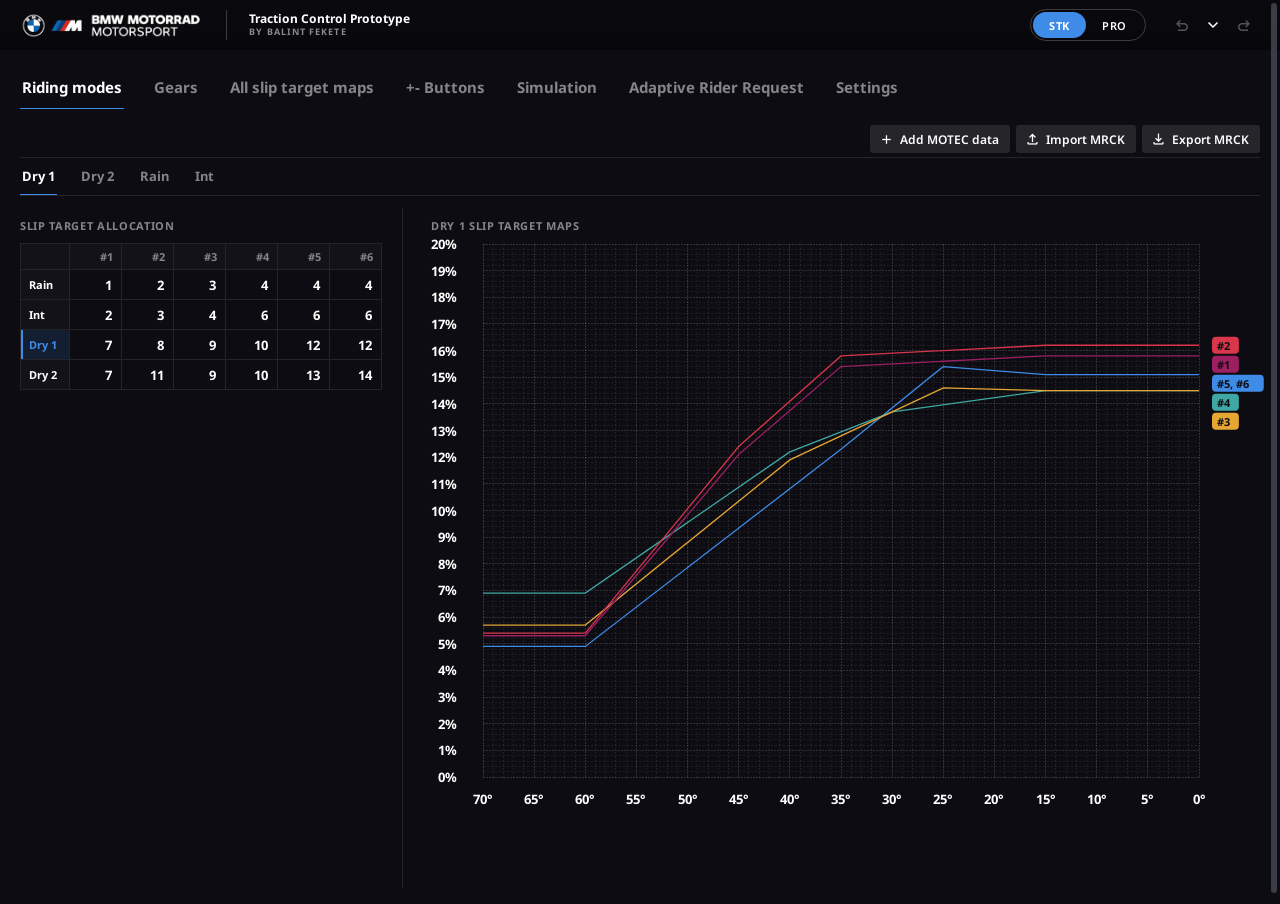
==== commit feb89874: "Adaptive Rider Request: remove the example graph, load the sample automatically, high lean follows t" ====
--- a/index.html
+++ b/index.html
@@ -9,7 +9,7 @@
 <link href="https://fonts.googleapis.com/css2?family=Noto+Sans:wght@400;600;700&display=swap" rel="stylesheet">
 <link href="https://fonts.googleapis.com/css2?family=Material+Symbols+Outlined:opsz,wght,FILL,GRAD@20..48,100..700,0..1,-50..200&display=block" rel="stylesheet">
 <!-- ?v=: bump on every release, so a new page never runs with cached old scripts / styles -->
-<link rel="stylesheet" href="css/app.css?v=20261113k">
+<link rel="stylesheet" href="css/app.css?v=20261113l">
 </head>
 <body>
 <header class="appbar">
@@ -294,19 +294,19 @@
     </div>
   </div>
 </div>
-<script src="js/track.js?v=20261113k"></script>
-<script src="js/dataset.js?v=20261113k"></script>
-<script src="js/data.js?v=20261113k"></script>
-<script src="js/mu-lines.js?v=20261113k"></script>
-<script src="js/sheet-grid.js?v=20261113k"></script>
-<script src="js/slip-chart.js?v=20261113k"></script>
-<script src="js/motec-ld.js?v=20261113k"></script>
-<script src="js/log-panel.js?v=20261113k"></script>
-<script src="js/sim-view.js?v=20261113k"></script>
-<script src="js/arr-view.js?v=20261113k"></script>
-<script src="js/track-map.js?v=20261113k"></script>
-<script src="js/bmwrc25.js?v=20261113k"></script>
-<script src="js/app.js?v=20261113k"></script>
-<script src="js/page-scrollbar.js?v=20261113k"></script>
+<script src="js/track.js?v=20261113l"></script>
+<script src="js/dataset.js?v=20261113l"></script>
+<script src="js/data.js?v=20261113l"></script>
+<script src="js/mu-lines.js?v=20261113l"></script>
+<script src="js/sheet-grid.js?v=20261113l"></script>
+<script src="js/slip-chart.js?v=20261113l"></script>
+<script src="js/motec-ld.js?v=20261113l"></script>
+<script src="js/log-panel.js?v=20261113l"></script>
+<script src="js/sim-view.js?v=20261113l"></script>
+<script src="js/arr-view.js?v=20261113l"></script>
+<script src="js/track-map.js?v=20261113l"></script>
+<script src="js/bmwrc25.js?v=20261113l"></script>
+<script src="js/app.js?v=20261113l"></script>
+<script src="js/page-scrollbar.js?v=20261113l"></script>
 </body>
 </html>
--- a/css/app.css
+++ b/css/app.css
@@ -922,5 +922,4 @@
 .arr-dual input::-webkit-slider-thumb { -webkit-appearance: none; appearance: none; pointer-events: auto; width: 16px; height: 16px; border-radius: 50%; background: #3f8ce8; border: 0; cursor: pointer; }
 .arr-dual input::-moz-range-thumb { pointer-events: auto; width: 16px; height: 16px; border-radius: 50%; background: #3f8ce8; border: 0; cursor: pointer; }
 .arr-dual input:focus-visible::-webkit-slider-thumb { outline: 2px solid #fff; outline-offset: 1px; }
-.arr-sw-step { border-top: 2px dotted #f5d846; }
 .arr-adapt-note { color: var(--muted); font-size: 11px; line-height: 1.45; margin: 4px 0 0; }
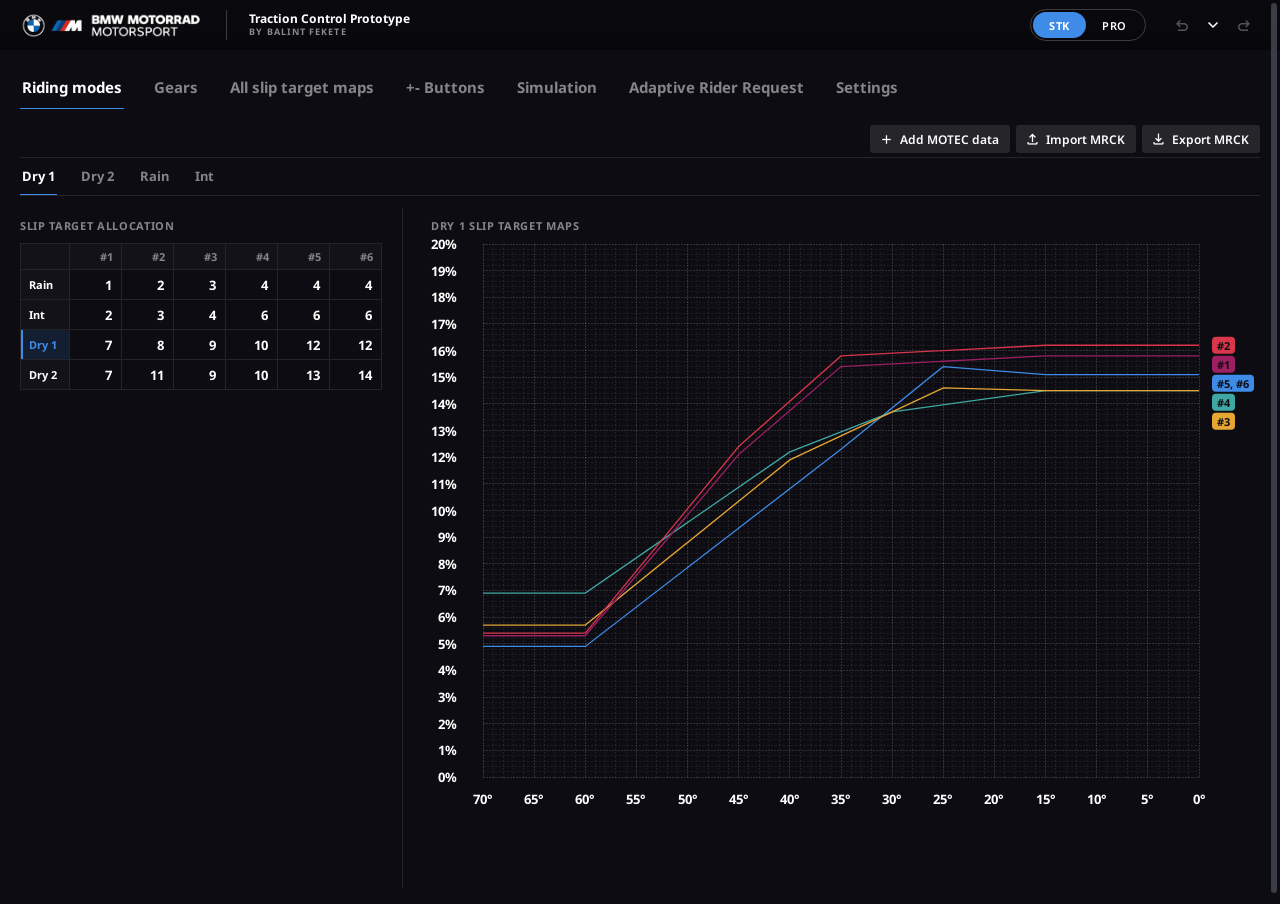
==== commit 697275ea: "ARR: target line (≥ peak smoothed md_act + target %), target default 5 % above, Original map label, " ====
--- a/index.html
+++ b/index.html
@@ -9,7 +9,7 @@
 <link href="https://fonts.googleapis.com/css2?family=Noto+Sans:wght@400;600;700&display=swap" rel="stylesheet">
 <link href="https://fonts.googleapis.com/css2?family=Material+Symbols+Outlined:opsz,wght,FILL,GRAD@20..48,100..700,0..1,-50..200&display=block" rel="stylesheet">
 <!-- ?v=: bump on every release, so a new page never runs with cached old scripts / styles -->
-<link rel="stylesheet" href="css/app.css?v=20261113l">
+<link rel="stylesheet" href="css/app.css?v=20261113s">
 </head>
 <body>
 <header class="appbar">
@@ -50,6 +50,7 @@
     <!-- riding modes / gears / maps: their navigation is the second row of tabs (#subTabs) -->
     <button role="tab" id="tabModes" data-tab="modes" data-nav="top" aria-controls="chart">Riding modes</button>
     <button role="tab" id="tabGears" data-tab="gears" data-nav="top" aria-controls="chart">Gears</button>
+    <button role="tab" id="tabSectors" data-tab="sectors" data-nav="top" aria-controls="chart" hidden>Sectors</button>
     <button role="tab" id="tabMaps" data-tab="maps" data-nav="top" aria-controls="chart">All slip target maps</button>
     <button role="tab" id="tabUser" data-tab="user" aria-controls="shiftPanel">+- Buttons</button>
     <button role="tab" id="tabSim" data-tab="sim" aria-controls="simPanel">Simulation</button>
@@ -294,19 +295,20 @@
     </div>
   </div>
 </div>
-<script src="js/track.js?v=20261113l"></script>
-<script src="js/dataset.js?v=20261113l"></script>
-<script src="js/data.js?v=20261113l"></script>
-<script src="js/mu-lines.js?v=20261113l"></script>
-<script src="js/sheet-grid.js?v=20261113l"></script>
-<script src="js/slip-chart.js?v=20261113l"></script>
-<script src="js/motec-ld.js?v=20261113l"></script>
-<script src="js/log-panel.js?v=20261113l"></script>
-<script src="js/sim-view.js?v=20261113l"></script>
-<script src="js/arr-view.js?v=20261113l"></script>
-<script src="js/track-map.js?v=20261113l"></script>
-<script src="js/bmwrc25.js?v=20261113l"></script>
-<script src="js/app.js?v=20261113l"></script>
-<script src="js/page-scrollbar.js?v=20261113l"></script>
+<script src="js/track.js?v=20261113s"></script>
+<script src="js/dataset.js?v=20261113s"></script>
+<script src="js/data.js?v=20261113s"></script>
+<script src="js/mu-lines.js?v=20261113s"></script>
+<script src="js/sheet-grid.js?v=20261113s"></script>
+<script src="js/slip-chart.js?v=20261113s"></script>
+<script src="js/motec-ld.js?v=20261113s"></script>
+<script src="js/range-ui.js?v=20261113s"></script>
+<script src="js/log-panel.js?v=20261113s"></script>
+<script src="js/sim-view.js?v=20261113s"></script>
+<script src="js/arr-view.js?v=20261113s"></script>
+<script src="js/track-map.js?v=20261113s"></script>
+<script src="js/bmwrc25.js?v=20261113s"></script>
+<script src="js/app.js?v=20261113s"></script>
+<script src="js/page-scrollbar.js?v=20261113s"></script>
 </body>
 </html>
--- a/css/app.css
+++ b/css/app.css
@@ -533,7 +533,10 @@
 .subtabs button[aria-selected="true"] { color: var(--text); border-bottom-color: #3f8ce8; background: none; }
 .subtabs .sw { width: 8px; height: 8px; border-radius: 2px; display: inline-block; }
 .subtabs .sw { width: 2px; height: 12px; border-radius: 1px; }   /* map colour as a short vertical line */
-.subtabs .sw-all { background: #fff; }   /* All: white mark, same size as the map colours */
+.subtabs .sw-all { background: #fff; }
+.subtabs button:disabled { opacity: .35; cursor: default; }
+.subtabs .arr-tab-off { font-size: 10px; color: var(--muted); text-transform: uppercase; letter-spacing: .04em; }
+.arr-side .arr-on { margin: -4px 0 8px; }   /* All: white mark, same size as the map colours */
 #editMapBtn[hidden] { display: none; }
 /* ---------- changes panel: versions on a timeline ---------- */
 .history-list .h-item { position: relative; padding: 9px 16px 9px 40px; cursor: pointer; transition: background .15s; }
@@ -700,6 +703,7 @@
 .lp-smooth { margin-top: 14px; }
 .lp-side.is-off .lp-smooth { display: none; }
 .lp-smooth-in { width: 100%; margin: 8px 0 0; accent-color: #3f8ce8; }
+.rg-track > .lp-smooth-in { margin: 0; }
 .slip-chart .ax-g { font-weight: 700; }   /* G scale row of the acceleration layer */
 /* legend entries are toggles: hidden data types faded and struck through */
 .chart-legends [data-k] { cursor: pointer; user-select: none; border-radius: 3px; transition: opacity .15s; }
@@ -898,14 +902,15 @@
 /* Adaptive Rider Request (arr-view.js): the Simulation layout (.layout.sim-mode), its own selectors and graph */
 #arrSide[hidden] { display: none; }
 .layout.sim-mode #arrSide { order: 1; }
-.arr-sw-lim { border-top: 3.5px solid #f5d846; border-radius: 2px; }
+.arr-sw-lim { border-top: 2px solid #ffffff; border-radius: 2px; }
 .arr-sw-ln { border-top: 2px solid var(--c); }
 .arr-sw-pts { height: 6px; background: radial-gradient(circle, var(--c) 1.5px, transparent 2px) 0 0 / 6px 6px repeat-x; }
+.arr-sw-ptln { height: 6px; background: radial-gradient(circle, var(--c) 1.5px, transparent 2px) 0 0 / 6px 6px repeat-x, linear-gradient(var(--c), var(--c)) 0 50% / 100% 2px no-repeat; }   /* joined dots */
 .layout.arr-mode .lp-side-body > .lp-filter:has(.lp-mu) { display: none !important; }   /* Adaptive Rider Request: no μ filter */
 .arr-sw-red { height: 8px; background: rgba(255, 77, 94, .45); border-radius: 2px; }
 .arr-sw-lean { border-top: 1.5px dashed #9aa0b4; }
 .arr-sw-zone { height: 10px; background: rgba(245, 216, 70, .18); border-radius: 2px; }
-.arr-sw-base { border-top: 1.5px dashed rgba(255, 255, 255, .7); }
+.arr-sw-base { border-top: 2px dashed rgba(255, 255, 255, .7); }
 .arr-adapt { margin: 18px 0 0; }
 .arr-adapt.is-off { opacity: .4; pointer-events: none; }
 .arr-adapt .arr-adapt-h { margin: 0 0 4px; }
@@ -914,12 +919,41 @@
 .arr-lap-row .arr-lap { flex: 1; min-width: 0; margin: 0; }
 .arr-play { flex: none; height: 28px; }
 .arr-dual { position: relative; height: 20px; margin-top: 8px; }
-.arr-dual-track { position: absolute; left: 8px; right: 8px; top: 8px; height: 4px; border-radius: 2px; background: #4d4d55; }
-.arr-dual-fill { position: absolute; top: 0; bottom: 0; left: var(--a, 0%); right: calc(100% - var(--b, 100%)); border-radius: 2px; background: #3f8ce8; }
-.arr-dual input { position: absolute; inset: 0; width: 100%; height: 20px; margin: 0; background: none; pointer-events: none; -webkit-appearance: none; appearance: none; }
+.arr-dual-track { position: absolute; left: 0; right: 0; top: 6px; height: 8px; border-radius: 4px; background: #545458; }   /* as the native sliders: 8 px, full width */
+.arr-dual-fill { position: absolute; top: 0; bottom: 0; left: calc(8px + (100% - 16px) * var(--a, 0)); right: calc(100% - 8px - (100% - 16px) * var(--b, 1)); border-radius: 4px; background: #3f8ce8; }
+.arr-dual input { position: absolute; inset: 0; z-index: 2; width: 100%; height: 20px; margin: 0; background: none; pointer-events: none; -webkit-appearance: none; appearance: none; }
 .arr-dual input::-webkit-slider-runnable-track { background: none; border: 0; }
 .arr-dual input::-moz-range-track { background: none; border: 0; }
 .arr-dual input::-webkit-slider-thumb { -webkit-appearance: none; appearance: none; pointer-events: auto; width: 16px; height: 16px; border-radius: 50%; background: #3f8ce8; border: 0; cursor: pointer; }
 .arr-dual input::-moz-range-thumb { pointer-events: auto; width: 16px; height: 16px; border-radius: 50%; background: #3f8ce8; border: 0; cursor: pointer; }
 .arr-dual input:focus-visible::-webkit-slider-thumb { outline: 2px solid #fff; outline-offset: 1px; }
+/* sliders (range-ui.js): scale dots and numbers under the track, the value field on the right, a red hint when out of range */
+.rg-row { display: flex; align-items: flex-start; gap: 10px; margin-top: 6px; }
+.rg-track { position: relative; flex: 1; min-width: 0; }
+.rg-track > input[type="range"] { display: block; width: 100%; height: 24px; margin: 0; accent-color: #3f8ce8; cursor: pointer; }
+.rg-track > .arr-dual { margin-top: 2px; }
+.rg-dots { position: absolute; left: 0; right: 0; top: 10px; height: 4px; pointer-events: none; }
+.rg-dual .rg-dots { top: 10px; z-index: 1; }                     /* over the track, under the thumbs */
+.rg-dots i { position: absolute; top: 0; width: 4px; height: 4px; margin-left: -2px; border-radius: 50%; background: rgba(0, 0, 0, .35); }
+.rg-ticks { position: relative; height: 13px; margin-top: 1px; color: var(--muted); font-size: 10px; font-weight: 600; font-variant-numeric: tabular-nums; pointer-events: none; }
+.rg-ticks span { position: absolute; transform: translateX(-50%); white-space: nowrap; }
+.rg-ticks .rg-first { transform: translateX(-8px); } .rg-ticks .rg-last { transform: translateX(calc(-100% + 8px)); }
+.rg-box { flex: none; display: inline-flex; align-items: center; gap: 4px; height: 24px; }
+.rg-val { width: 52px; height: 24px; padding: 0 6px; border: 1px solid var(--grid); border-radius: 4px; background: transparent; color: var(--text);
+  font: inherit; font-size: 12px; font-weight: 700; text-align: right; font-variant-numeric: tabular-nums; }
+.rg-val:hover { border-color: var(--blue); }
+.rg-val:focus { outline: none; border-color: #3f8ce8; box-shadow: 0 0 0 1px #3f8ce8; }
+.rg-val.is-bad, .mu-ctl input[type="text"].is-bad { border-color: #ff4d5e; box-shadow: 0 0 0 1px #ff4d5e; }
+.rg-unit { font-size: 11px; font-weight: 700; color: var(--muted); }
+.rg-hint { margin: 2px 0 0; color: #ff4d5e; font-size: 11px; font-weight: 600; }
+.rg-hint[hidden] { display: none; }
+.mu-ctl.has-rg { align-items: flex-start; }
+.mu-ctl.has-rg > .mu-lbl, .mu-ctl.has-rg > .mu-unit { line-height: 24px; }
+.mu-ctl.has-rg > .rg-track { flex: 1; min-width: 80px; }
+.mu-ctl.has-rg > .rg-hint { flex-basis: 100%; }
+.lp-sub { min-height: 20px; }                       /* the reset icon (20 px) appearing does not move the slider */
+.sim-body > .arr-lapctl { margin: 12px 0 0; }
+.arr-lap-row .rg-row { flex: 1; min-width: 0; margin-top: 0; }
+.arr-lap-row { align-items: flex-start; }
+.arr-sw-step { border-top: 2px dotted #ffffff; }
 .arr-adapt-note { color: var(--muted); font-size: 11px; line-height: 1.45; margin: 4px 0 0; }
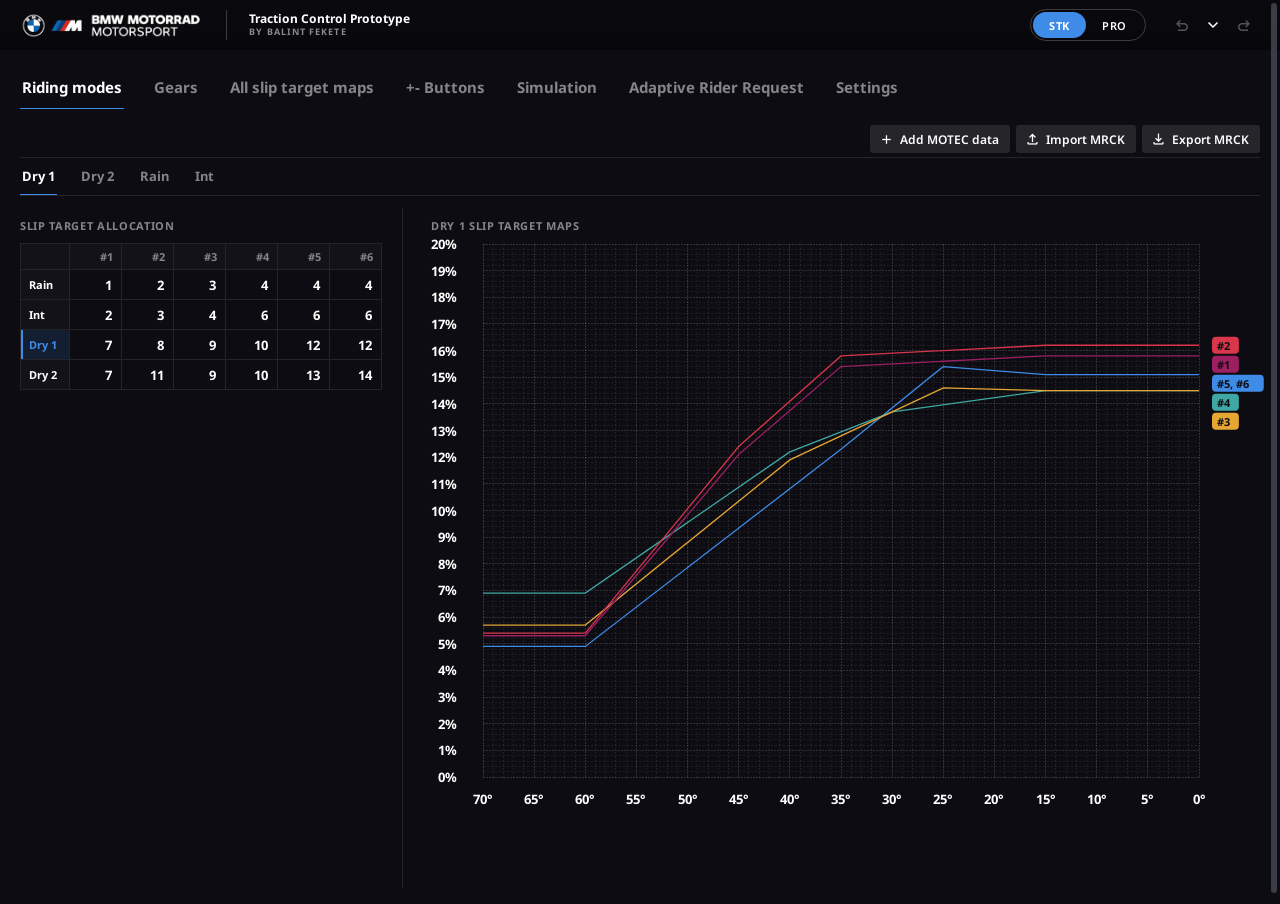
==== commit 6fbaa9a6: "Own URL per tab and sub-tab (#gears/2, #adaptive-rider-request/gear-3, #settings …), back / forward " ====
--- a/index.html
+++ b/index.html
@@ -9,7 +9,7 @@
 <link href="https://fonts.googleapis.com/css2?family=Noto+Sans:wght@400;600;700&display=swap" rel="stylesheet">
 <link href="https://fonts.googleapis.com/css2?family=Material+Symbols+Outlined:opsz,wght,FILL,GRAD@20..48,100..700,0..1,-50..200&display=block" rel="stylesheet">
 <!-- ?v=: bump on every release, so a new page never runs with cached old scripts / styles -->
-<link rel="stylesheet" href="css/app.css?v=20261113s">
+<link rel="stylesheet" href="css/app.css?v=20261113t">
 </head>
 <body>
 <header class="appbar">
@@ -295,20 +295,20 @@
     </div>
   </div>
 </div>
-<script src="js/track.js?v=20261113s"></script>
-<script src="js/dataset.js?v=20261113s"></script>
-<script src="js/data.js?v=20261113s"></script>
-<script src="js/mu-lines.js?v=20261113s"></script>
-<script src="js/sheet-grid.js?v=20261113s"></script>
-<script src="js/slip-chart.js?v=20261113s"></script>
-<script src="js/motec-ld.js?v=20261113s"></script>
-<script src="js/range-ui.js?v=20261113s"></script>
-<script src="js/log-panel.js?v=20261113s"></script>
-<script src="js/sim-view.js?v=20261113s"></script>
-<script src="js/arr-view.js?v=20261113s"></script>
-<script src="js/track-map.js?v=20261113s"></script>
-<script src="js/bmwrc25.js?v=20261113s"></script>
-<script src="js/app.js?v=20261113s"></script>
-<script src="js/page-scrollbar.js?v=20261113s"></script>
+<script src="js/track.js?v=20261113t"></script>
+<script src="js/dataset.js?v=20261113t"></script>
+<script src="js/data.js?v=20261113t"></script>
+<script src="js/mu-lines.js?v=20261113t"></script>
+<script src="js/sheet-grid.js?v=20261113t"></script>
+<script src="js/slip-chart.js?v=20261113t"></script>
+<script src="js/motec-ld.js?v=20261113t"></script>
+<script src="js/range-ui.js?v=20261113t"></script>
+<script src="js/log-panel.js?v=20261113t"></script>
+<script src="js/sim-view.js?v=20261113t"></script>
+<script src="js/arr-view.js?v=20261113t"></script>
+<script src="js/track-map.js?v=20261113t"></script>
+<script src="js/bmwrc25.js?v=20261113t"></script>
+<script src="js/app.js?v=20261113t"></script>
+<script src="js/page-scrollbar.js?v=20261113t"></script>
 </body>
 </html>
